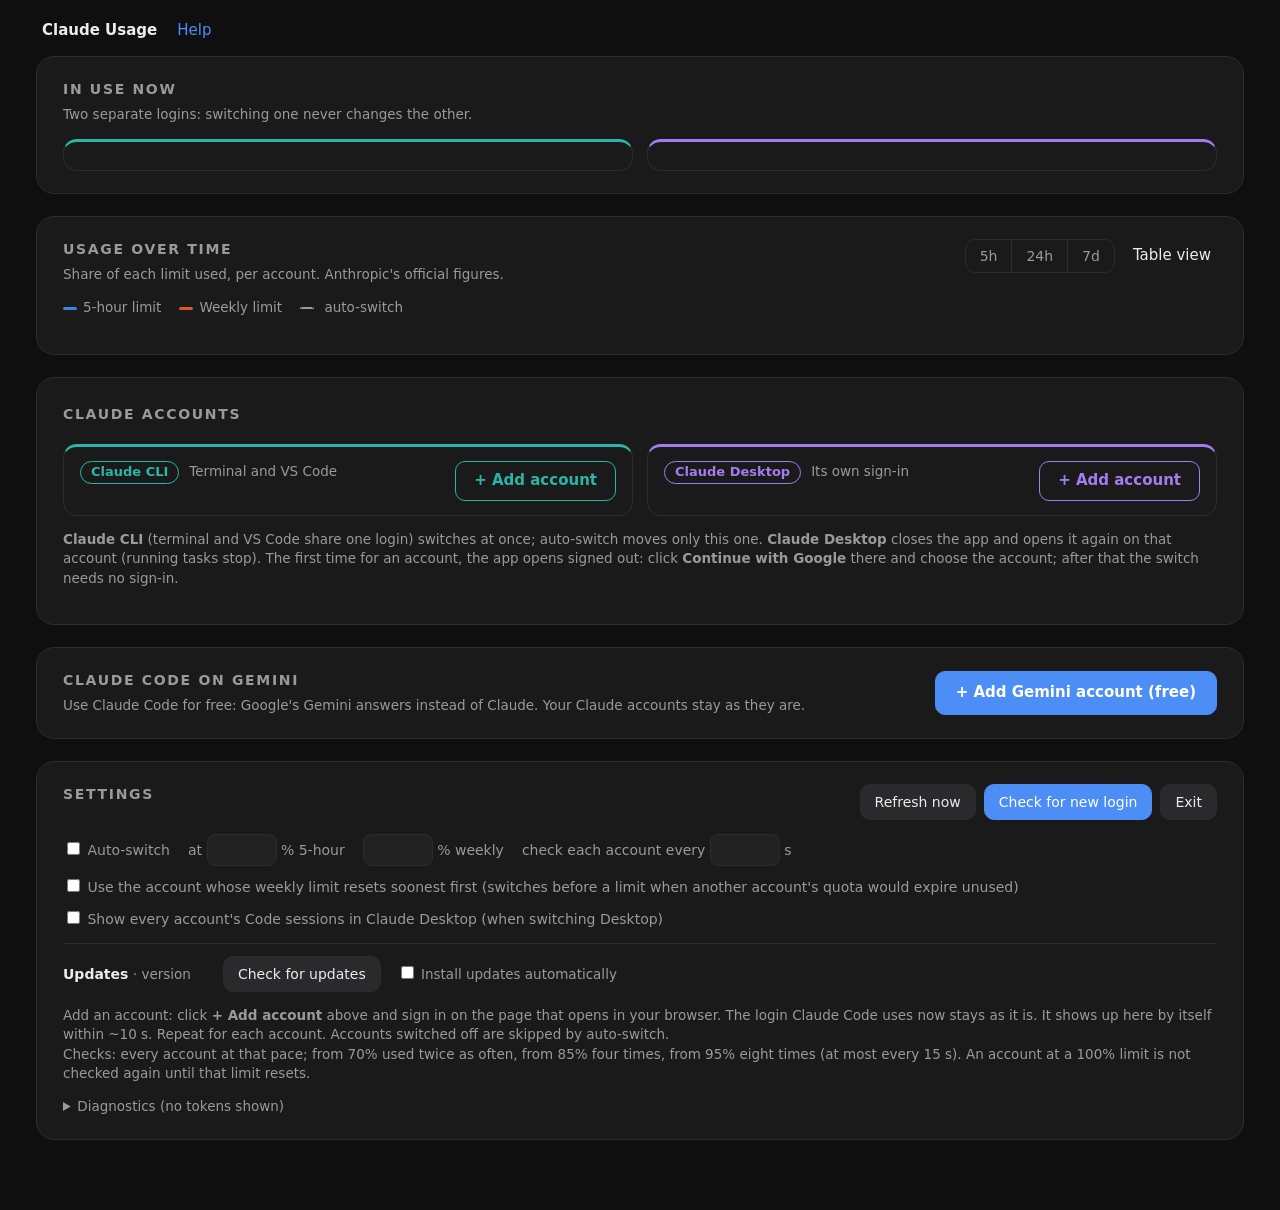
==== src/web/index.html @ b2227306 "Auto-switch: use the weekly quota that expires first (1.4.0) Earliest-deadline-first over the accoun" ====
<!doctype html>
<html lang="en">
<head>
<meta charset="utf-8">
<meta name="viewport" content="width=device-width, initial-scale=1">
<title>Claude Usage</title>
<link rel="stylesheet" href="style.css">
</head>
<body>
<main>
  <header class="topbar">
    <b>Claude Usage</b><span class="note" id="version"></span>
    <a href="help.html" target="_blank" rel="noopener">Help</a>
    <button class="btn upd-pill" id="updPill" hidden></button>
  </header>

  <section class="card">
    <h2>In use now</h2>
    <div class="sub note">Two separate logins: switching one never changes the other.</div>
    <div class="sides" id="sides">
      <div class="side code" id="sideCode"></div>
      <div class="side desk" id="sideDesk"></div>
    </div>
  </section>

  <section class="card">
    <div class="head">
      <div>
        <h2>Usage over time</h2>
        <div class="sub note" id="chartSub">Share of each limit used, per account. Anthropic's official figures.</div>
      </div>
      <div class="filters">
        <div class="seg" id="range">
          <button data-range="5">5h</button><button data-range="24">24h</button><button data-range="168">7d</button>
        </div>
        <button class="link" id="viewToggle">Table view</button>
      </div>
    </div>
    <div class="legend">
      <span><i style="background:var(--s-five)"></i>5-hour limit</span>
      <span><i style="background:var(--s-week)"></i>Weekly limit</span>
      <span><i class="dash"></i><b id="thLegend"></b> auto-switch</span>
    </div>
    <div id="chart" class="grid"></div>
  </section>

  <section class="card">
    <div class="head">
      <div>
        <h2 style="padding-top:4px">Claude accounts</h2>
        <div class="sub note" id="summary"></div>
      </div>
    </div>
    <div class="sides" id="accts">
      <div class="side code">
        <div class="side-head"><span class="tag code">Claude CLI</span><span class="note">Terminal and VS Code</span><button class="btn add" id="cliAdd">+ Add account</button></div>
        <div id="cliRows"></div>
      </div>
      <div class="side desk">
        <div class="side-head"><span class="tag desk">Claude Desktop</span><span class="note">Its own sign-in</span><button class="btn add" id="deskAdd">+ Add account</button></div>
        <div class="sub" id="desktopSub" style="display:none"></div>
        <div id="deskRows"></div>
      </div>
    </div>
    <p class="note"><b>Claude CLI</b> (terminal and VS Code share one login) switches at once; auto-switch moves only this one. <b>Claude Desktop</b> closes the app and opens it again on that account (running tasks stop). The first time for an account, the app opens signed out: click <b>Continue with Google</b> there and choose the account; after that the switch needs no sign-in.</p>
  </section>

  <section class="card gem" id="gemCard">
    <div class="head">
      <div>
        <h2>Claude Code on Gemini</h2>
        <div class="sub note">Use Claude Code for free: Google's Gemini answers instead of Claude. Your Claude accounts stay as they are.</div>
      </div>
      <button class="btn primary gem-add" id="gemAdd">+ Add Gemini account (free)</button>
    </div>
    <div id="gemBody"></div>
  </section>

  <dialog id="gemDlg" class="gem-dlg" aria-labelledby="gemTitle">
    <h3 id="gemTitle" tabindex="-1">Add a free Gemini account</h3>
    <p class="note">Google's page opened in a new tab. Not there? <a id="gemOpen" href="https://aistudio.google.com/app/apikey" target="_blank" rel="noopener">Open Google's page again</a></p>
    <p class="gem-privacy" role="note">With a free key, Google may read what you send through <code>cgemini</code>, your code too, and use it to improve its models. Do not use it for code that must stay private.</p>
    <ol class="steps">
      <li>Sign in with your Google account on the page that opened (and accept Google's terms if asked).
        <img class="shot" src="img/gem-1-signin.png" alt="Google's sign-in page: type your Gmail address, then press Next" width="680" height="390" loading="lazy">
      </li>
      <li>No code yet (the first time)? Press <b>Create API key</b>. If it says “No Cloud Projects Available”, choose <b>Create project</b>, press <b>Create project</b> again (keep the name), then <b>Create key</b>. Already see a code in the list? Then skip this step.
        <img class="shot" src="img/gem-2-create.png" alt="Google AI Studio, API Keys page: the Create API key button at the top right, ringed in red" width="900" height="400" loading="lazy">
        <img class="shot" src="img/gem-3-project.png" alt="Create a new key: in the project list, Create project, ringed in red" width="640" height="371" loading="lazy">
        <img class="shot" src="img/gem-4-newproject.png" alt="Create a new project: keep the name, press Create project, ringed in red" width="600" height="258" loading="lazy">
        <img class="shot" src="img/gem-5-createkey.png" alt="Create a new key, with the new project chosen: the Create key button, ringed in red" width="600" height="352" loading="lazy">
      </li>
      <li>Next to your access code, press the <b>Copy</b> button <span class="copy-ic" aria-hidden="true"></span> (two small squares).
        <img class="shot" src="img/gem-6-copy.png" alt="The list of codes: the Copy button, first of the small buttons at the end of the row, ringed in red" width="900" height="256" loading="lazy">
      </li>
      <li>That's it: this window picks it up by itself.</li>
    </ol>
    <p class="gem-watch" id="gemWatch" role="status" aria-live="polite"></p>
    <p class="note small">The access code is free, from Google. Google's page calls it an “API key”. The app checks it with Google, then keeps it on this computer only.</p>
    <details class="gem-paste" id="gemPaste"><summary>Or paste it here</summary>
      <label for="gemKey">Your access code</label>
      <div class="gem-key">
        <input type="password" id="gemKey" autocomplete="off" spellcheck="false" autocapitalize="off" placeholder="Paste your access code here" aria-describedby="gemErr gemBusy">
        <button type="button" class="btn" id="gemShow" aria-pressed="false" aria-controls="gemKey">Show</button>
        <button type="button" class="btn primary" id="gemDone">Done</button>
      </div>
      <p class="err" id="gemErr" role="alert"></p>
      <p class="note" id="gemBusy" role="status"></p>
    </details>
    <div class="dlg-btns">
      <button type="button" class="btn" id="gemCancel">Cancel</button>
    </div>
  </dialog>

  <section class="card">
    <div class="head">
      <h2>Settings</h2>
      <div style="display:flex;gap:8px">
        <button class="btn" id="refresh">Refresh now</button>
        <button class="btn primary" id="import">Check for new login</button>
        <button class="btn" id="exit" title="Stop the dashboard and take its icon out of the tray">Exit</button>
      </div>
    </div>
    <div class="settings" style="margin-top:14px">
      <label><input type="checkbox" id="autoSwitch"> Auto-switch</label>
      <label>at <input type="number" id="threshold" min="50" max="100"> % 5-hour</label>
      <label><input type="number" id="weekThreshold" min="50" max="100"> % weekly</label>
      <label>check each account every <input type="number" id="pollSeconds" min="30" step="30"> s</label>
    </div>
    <div class="settings" style="margin-top:10px">
      <label><input type="checkbox" id="useSoonestReset"> Use the account whose weekly limit resets soonest first (switches before a limit when another account's quota would expire unused)</label>
    </div>
    <div class="settings" style="margin-top:10px">
      <label><input type="checkbox" id="shareDesktopSessions"> Show every account's Code sessions in Claude Desktop (when switching Desktop)</label>
    </div>
    <div class="upd" id="updRow">
      <span><b>Updates</b> <span class="note">· version <span id="updVer"></span></span></span>
      <span class="note" id="updStatus"></span>
      <span class="upd-btns"><button class="btn" id="updCheck">Check for updates</button><button class="btn primary" id="updInstall" hidden></button></span>
      <label class="note"><input type="checkbox" id="autoUpdate"> Install updates automatically</label>
    </div>
    <div class="upd" id="logRow" hidden>
      <span><b>Usage log</b> <span class="note" id="logStatus"></span></span>
      <a class="btn" id="logExport" download hidden>Export</a>
    </div>
    <p class="note">Add an account: click <b>+ Add account</b> above and sign in on the page that opens in your browser. The login Claude Code uses now stays as it is. It shows up here by itself within ~10 s. Repeat for each account. Accounts switched off are skipped by auto-switch.<br>Checks: every account at that pace; from 70% used twice as often, from 85% four times, from 95% eight times (at most every 15 s). An account at a 100% limit is not checked again until that limit resets.</p>
    <ul class="events" id="events"></ul>
    <details style="margin-top:12px"><summary class="note" style="cursor:pointer">Diagnostics (no tokens shown)</summary><pre id="diag" class="note" style="white-space:pre-wrap;font-size:12.5px"></pre></details>
  </section>
</main>

<script src="js/base.js"></script>
<script src="js/rows.js"></script>
<script src="js/list_cli.js"></script>
<script src="js/list_desk.js"></script>
<script src="js/sides.js"></script>
<script src="js/chart.js"></script>
<script src="js/settings.js"></script>
<script src="js/update.js"></script>
<script src="js/usage_log.js"></script>
<script src="js/gemini.js"></script>
<script src="js/gemini_dialog.js"></script>
<script src="js/main.js"></script>
</body>
</html>
---- src/web/style.css ----
/* The dashboard page's look (served at /style.css).
   Parts: colour tokens (:root); page and cards (* body main .card .head h2 .sub);
   buttons (button.link .btn); svg text; table (table th td tr.active); account cell
   (.acct .email .meta .dot .pill); usage bars (.bar .track .fill .pct .left); .err;
   toggle (.switch); .row-actions .use .on .wait; settings (.settings .events .note code);
   .tableview .scroll; series colours (:root --s-five --s-week); range filter (.filters .seg);
   .legend; small multiples (.grid .mini .tip); the two logins (:root --code --desk,
   .sides .side .side-head .side-bars .side-switch .tag); account lists (.add .lrow .lacct);
   top bar and updates (.topbar .upd-pill .upd [hidden]); Claude Code on Gemini card and
   dialog (.gem-add .gem-ready .gem-warn .gem-adv .gem-ok .gem-dlg .steps .gem-key .dlg-btns .gem-watch
   .gem-pulse .gem-spin .copy-ic .gem-paste .note.small .shot .gem-privacy); help page (.help);
   narrow screens (@media). */
  :root {
    --bg: #0f0f10; --card: #1a1a1b; --row-active: #1d2229; --line: #2c2c2e; --grid: #2a2a2c;
    --text: #ececec; --muted: #9a9a9e; --dim: #6c6c70;
    --blue: #4c8df6; --green: #3fb34f; --amber: #f2b632; --red: #e5484d; --track: #24302a;
  }
  * { box-sizing: border-box; }
  body { margin: 0; background: var(--bg); color: var(--text); font: 15px/1.45 "Segoe UI", system-ui, -apple-system, sans-serif; }
  main { max-width: 1240px; margin: 0 auto; padding: 20px 16px 48px; }
  .card { background: var(--card); border: 1px solid var(--line); border-radius: 18px; padding: 22px 26px; margin-bottom: 22px; }
  .head { display: flex; justify-content: space-between; align-items: flex-start; gap: 16px; flex-wrap: wrap; }
  h2 { margin: 0; font-size: 14px; letter-spacing: .12em; font-weight: 600; color: var(--muted); text-transform: uppercase; }
  .sub { color: var(--text); margin-top: 6px; }
  button.link { background: none; border: 0; color: var(--text); cursor: pointer; font: inherit; padding: 4px 6px; }
  button.link:hover { text-decoration: underline; }
  .btn { background: #2a2a2d; border: 1px solid var(--line); color: var(--text); border-radius: 10px; padding: 7px 14px; cursor: pointer; font: inherit; font-size: 14px; }
  .btn:hover { background: #333337; }
  .btn.primary { background: var(--blue); border-color: var(--blue); color: #fff; }
  svg text { fill: var(--muted); font-size: 12px; }
  table { width: 100%; border-collapse: collapse; }
  th { text-align: left; font-size: 13px; letter-spacing: .1em; color: var(--muted); font-weight: 600; padding: 14px 12px; border-bottom: 1px solid var(--line); }
  td { padding: 16px 12px; border-bottom: 1px solid var(--line); vertical-align: middle; }
  tr.active td { background: var(--row-active); }
  .acct { display: flex; gap: 14px; align-items: center; }
  .email { font-weight: 600; word-break: break-all; }
  .meta { color: var(--muted); font-size: 13.5px; }
  .dot { display: inline-block; width: 8px; height: 8px; border-radius: 50%; background: var(--green); margin-right: 6px; vertical-align: middle; }
  .pill { display: inline-flex; gap: 8px; align-items: center; border: 1px solid var(--line); border-radius: 999px; padding: 6px 14px; font-weight: 600; white-space: nowrap; }
  .bar { display: flex; align-items: center; gap: 12px; }
  .track { flex: 1; min-width: 90px; height: 10px; border-radius: 6px; background: var(--track); overflow: hidden; }
  .fill { height: 100%; border-radius: 6px; }
  .pct { width: 44px; text-align: right; font-variant-numeric: tabular-nums; }
  .left { font-size: 13.5px; margin-top: 4px; color: var(--muted); }
  .left b { color: var(--text); }
  .err { color: var(--red); font-size: 13px; }
  .switch { position: relative; width: 46px; height: 26px; flex: none; }
  .switch input { opacity: 0; width: 0; height: 0; }
  .switch span { position: absolute; inset: 0; background: #444; border-radius: 26px; cursor: pointer; transition: .2s; }
  .switch span::before { content: ""; position: absolute; width: 20px; height: 20px; left: 3px; top: 3px; background: #fff; border-radius: 50%; transition: .2s; }
  .switch input:checked + span { background: var(--blue); }
  .switch input:checked + span::before { transform: translateX(20px); }
  .row-actions { display: flex; gap: 6px; margin-top: 6px; }
  .row-actions .btn { padding: 3px 10px; font-size: 12.5px; }
  .use { display: flex; flex-direction: column; gap: 6px; min-width: 170px; }
  .use .btn { padding: 5px 10px; font-size: 13px; text-align: left; }
  .on { color: var(--green); font-size: 13.5px; font-weight: 600; padding: 5px 0; }
  .wait { background: #2b2614; border: 1px solid #5c4d1a; border-radius: 10px; padding: 10px 14px; margin-top: 12px; }
  .settings { display: flex; gap: 18px; flex-wrap: wrap; align-items: center; color: var(--muted); font-size: 14px; }
  .settings input[type=number] { width: 70px; background: #222; color: var(--text); border: 1px solid var(--line); border-radius: 8px; padding: 5px 8px; font: inherit; }
  .events { color: var(--muted); font-size: 13.5px; margin: 10px 0 0; padding-left: 18px; }
  .note { color: var(--muted); font-size: 13.5px; }
  code { background: #262628; padding: 1px 6px; border-radius: 6px; }
  .tableview td, .tableview th { padding: 6px 10px; font-size: 14px; }
  .scroll { overflow-x: auto; }
  :root { --s-five: #3987e5; --s-week: #d95926; }
  .filters { display: flex; gap: 12px; align-items: center; }
  .seg { display: inline-flex; border: 1px solid var(--line); border-radius: 10px; overflow: hidden; }
  .seg button { background: none; border: 0; color: var(--muted); padding: 6px 14px; font: inherit; font-size: 14px; cursor: pointer; }
  .seg button + button { border-left: 1px solid var(--line); }
  .seg button.on { background: #2a2a2d; color: var(--text); }
  .legend { display: flex; gap: 18px; flex-wrap: wrap; margin-top: 14px; color: var(--muted); font-size: 13.5px; }
  .legend i { display: inline-block; width: 14px; height: 3px; border-radius: 2px; vertical-align: middle; margin-right: 6px; }
  .legend i.dash { background: none; border-top: 2px dashed var(--muted); height: 0; }
  .legend b { font-weight: 400; }
  .grid { display: grid; grid-template-columns: repeat(auto-fill, minmax(340px, 1fr)); gap: 14px; margin-top: 14px; }
  .mini { border: 1px solid var(--line); border-radius: 14px; padding: 12px 14px 8px; position: relative; }
  .mini.inuse { border-color: #3a4a5e; background: var(--row-active); }
  .mini h3 { margin: 0; font-size: 14.5px; font-weight: 600; word-break: break-all; }
  .mini .meta { font-size: 12.5px; }
  .mini svg { display: block; width: 100%; margin-top: 6px; }
  .mini svg text { font-size: 11px; }
  .tip { position: absolute; pointer-events: none; background: #0d0d0e; border: 1px solid var(--line); border-radius: 8px; padding: 6px 9px; font-size: 12.5px; white-space: nowrap; display: none; z-index: 2; }
  .tip i { display: inline-block; width: 10px; height: 3px; border-radius: 2px; vertical-align: middle; margin-right: 5px; }
  /* The two separate logins: Claude CLI (terminal + VS Code) and Claude Desktop. */
  :root { --code: #2bb5a8; --desk: #a37cf0; }
  .sides { display: grid; grid-template-columns: 1fr 1fr; gap: 14px; margin-top: 14px; }
  .side { border: 1px solid var(--line); border-radius: 14px; padding: 14px 16px; border-top: 3px solid var(--c); }
  .side.code { --c: var(--code); } .side.desk { --c: var(--desk); }
  .side-head { display: flex; gap: 10px; align-items: baseline; flex-wrap: wrap; }
  .side-bars { display: grid; grid-template-columns: 1fr 1fr; gap: 14px; margin-top: 10px; }
  .side-switch { display: flex; gap: 8px; margin-top: 12px; }
  .side-switch select { flex: 1; min-width: 0; background: #222; color: var(--text); border: 1px solid var(--line); border-radius: 8px; padding: 6px 8px; font: inherit; font-size: 14px; }
  .tag { display: inline-block; border: 1px solid var(--c); color: var(--c); border-radius: 999px; padding: 1px 10px; font-size: 13px; font-weight: 600; white-space: nowrap; }
  .tag.code { --c: var(--code); } .tag.desk { --c: var(--desk); }
  .tag.sm { font-size: 11.5px; padding: 0 8px; margin-right: 4px; }
  /* The two account lists (Claude accounts section): one .lrow per account. */
  .side-head .add { margin-left: auto; align-self: center; padding: 8px 18px; font-size: 15px; font-weight: 600; background: transparent; border: 1.5px solid var(--c); color: var(--c); }
  .side-head .add:hover:not(:disabled) { background: var(--c); color: #111; }
  .scoped { display: inline-block; margin-top: 6px; padding: 2px 8px; border: 1px solid var(--c); border-radius: 999px; font-size: 12.5px; color: var(--muted); }
  .scoped b { color: var(--c); font-weight: 600; }
  .side-head .add:disabled { opacity: .45; cursor: default; }
  .lrow { display: grid; grid-template-columns: 1fr auto; gap: 6px 12px; padding: 12px 10px; margin: 0 -10px; border-top: 1px solid var(--line); }
  .side-head + .lrow, .side-head + div .lrow:first-child, .sub + div .lrow:first-child { margin-top: 8px; }
  .lrow.inuse { background: var(--row-active); border-radius: 10px; }
  .lrow.muted { opacity: .7; }
  .lrow .side-bars { grid-column: 1 / -1; margin-top: 4px; }
  .lacct { display: flex; gap: 12px; align-items: flex-start; min-width: 0; }
  .lrow .use { min-width: 0; align-items: flex-end; }
  /* Top bar (name, version, Help, "Update to X") and the Settings card's "Updates" row. */
  [hidden] { display: none !important; }
  .topbar { display: flex; align-items: center; gap: 4px 10px; flex-wrap: wrap; margin: 0 6px 14px; }
  .topbar a, .help a { color: var(--blue); text-decoration: none; }
  .topbar a:hover, .help a:hover { text-decoration: underline; }
  .upd-pill { margin-left: auto; border-radius: 999px; padding: 3px 12px; font-size: 13px; font-weight: 600; background: transparent; border: 1.5px solid var(--green); color: var(--green); }
  .upd-pill:hover { background: var(--green); color: #111; }
  .upd { display: flex; flex-wrap: wrap; align-items: center; gap: 8px 16px; margin-top: 14px; padding-top: 12px; border-top: 1px solid var(--line); font-size: 14px; }
  .upd a { color: var(--blue); }
  .upd a.btn { color: var(--text); text-decoration: none; }
  .upd-btns { display: flex; gap: 8px; flex-wrap: wrap; }
  .upd .btn:disabled { opacity: .5; cursor: default; }
  /* Claude Code on Gemini: the card (gemini.js) and its three-step dialog. */
  .gem-add { padding: 10px 20px; font-size: 15px; font-weight: 600; align-self: center; }
  .gem-add:hover { filter: brightness(1.1); }
  .gem-ready { margin-top: 14px; }
  .gem-ready p { margin: 8px 0; }
  .gem-ready .gem-warn { color: var(--amber); }   /* a model not known to be free */
  .gem-ready select { background: #222; color: var(--text); border: 1px solid var(--line); border-radius: 8px; padding: 5px 8px; font: inherit; font-size: 14px; max-width: 100%; }
  .gem-model { display: flex; flex-wrap: wrap; align-items: center; gap: 6px 8px; color: var(--muted); font-size: 14px; min-width: 0; }
  .gem-adv { margin: 10px 0 12px; color: var(--muted); font-size: 14px; }
  .gem-adv summary { cursor: pointer; }
  .gem-adv[open] summary { margin-bottom: 8px; }
  .gem-adv .note { display: block; margin-top: 6px; }
  .gem-adv p { display: flex; flex-wrap: wrap; align-items: center; gap: 8px; }
  .gem-ok { background: #16261a; border: 1px solid #2c5a35; border-radius: 10px; padding: 10px 14px; margin: 14px 0 0; }
  .gem-dlg { width: min(640px, calc(100vw - 32px)); max-height: calc(100vh - 32px); overflow-y: auto; background: var(--card); color: var(--text); border: 1px solid var(--line); border-radius: 18px; padding: 20px 22px; }
  .gem-dlg::backdrop { background: rgba(0, 0, 0, .6); }
  .gem-dlg h3 { margin: 0 0 6px; font-size: 18px; }
  .gem-dlg a { color: var(--blue); }
  .gem-dlg label { display: block; font-weight: 600; margin-top: 4px; }
  .steps { margin: 12px 0 14px; padding-left: 22px; }
  .steps li { margin: 6px 0; }
  .gem-key { display: flex; gap: 8px; margin-top: 6px; }
  .gem-key input { flex: 1; min-width: 0; background: #222; color: var(--text); border: 1px solid var(--line); border-radius: 8px; padding: 8px 10px; font: inherit; font-family: Consolas, ui-monospace, monospace; }
  .gem-key input:focus, .gem-ready select:focus { outline: 2px solid var(--blue); outline-offset: 1px; }
  .gem-dlg .err:empty, .gem-dlg #gemBusy:empty { display: none; }
  .dlg-btns { display: flex; justify-content: flex-end; gap: 8px; margin-top: 14px; }
  .dlg-btns .btn:disabled { opacity: .6; cursor: default; }
  .gem-key .btn:disabled { opacity: .6; cursor: default; }
  /* The live line under the steps (gemini_dialog.js) and the "Or paste it here" part. */
  .gem-watch { min-height: 22px; margin: 0 0 12px; font-weight: 600; }
  .gem-watch:empty { display: none; }
  .gem-pulse, .gem-spin { display: inline-block; vertical-align: -1px; margin-right: 10px; }
  .gem-pulse { width: 10px; height: 10px; border-radius: 50%; background: var(--blue); animation: gem-pulse 1.4s ease-in-out infinite; }
  .gem-spin { width: 14px; height: 14px; border-radius: 50%; border: 2px solid var(--line); border-top-color: var(--blue); vertical-align: -2px; animation: gem-spin .8s linear infinite; }
  @keyframes gem-pulse { 0%, 100% { opacity: .25; transform: scale(.8); } 50% { opacity: 1; transform: scale(1.15); } }
  @keyframes gem-spin { to { transform: rotate(360deg); } }
  @media (prefers-reduced-motion: reduce) { .gem-pulse, .gem-spin { animation: none; } }
  .copy-ic { display: inline-block; position: relative; width: 16px; height: 16px; vertical-align: -3px; }
  .copy-ic::before, .copy-ic::after { content: ""; position: absolute; width: 9px; height: 9px; border: 1.5px solid currentColor; border-radius: 2px; }
  .copy-ic::before { left: 1px; top: 4px; }
  .copy-ic::after { left: 5px; top: 0; background: var(--card); }
  .gem-paste { border-top: 1px solid var(--line); padding-top: 10px; }
  .gem-paste summary { cursor: pointer; color: var(--muted); }
  .note.small { font-size: 12.5px; }
  .gem-privacy { background: #2a2312; border: 1px solid #5c4a1c; border-radius: 10px; padding: 8px 12px; margin: 10px 0 4px; font-size: 13.5px; }
  /* Step pictures (real screenshots), in the dialog and in help. */
  .shot { display: block; max-width: 100%; height: auto; margin: 8px 0 4px; border: 1px solid var(--line); border-radius: 8px; }
  /* help.html: one <details> per question. */
  .help { max-width: 760px; }
  .help h1 { margin: 6px 0 4px; font-size: 22px; }
  .help details { border-top: 1px solid var(--line); padding: 12px 0; }
  .help summary { cursor: pointer; font-weight: 600; }
  .help details p { margin: 8px 0 0; }
  @media (max-width: 760px) {
    .sides, .side-bars { grid-template-columns: 1fr; }
    .card { padding: 16px; }
    thead { display: none; }
    tr { display: block; border-bottom: 1px solid var(--line); }
    td { display: block; border: 0; padding: 8px 4px; }
  }
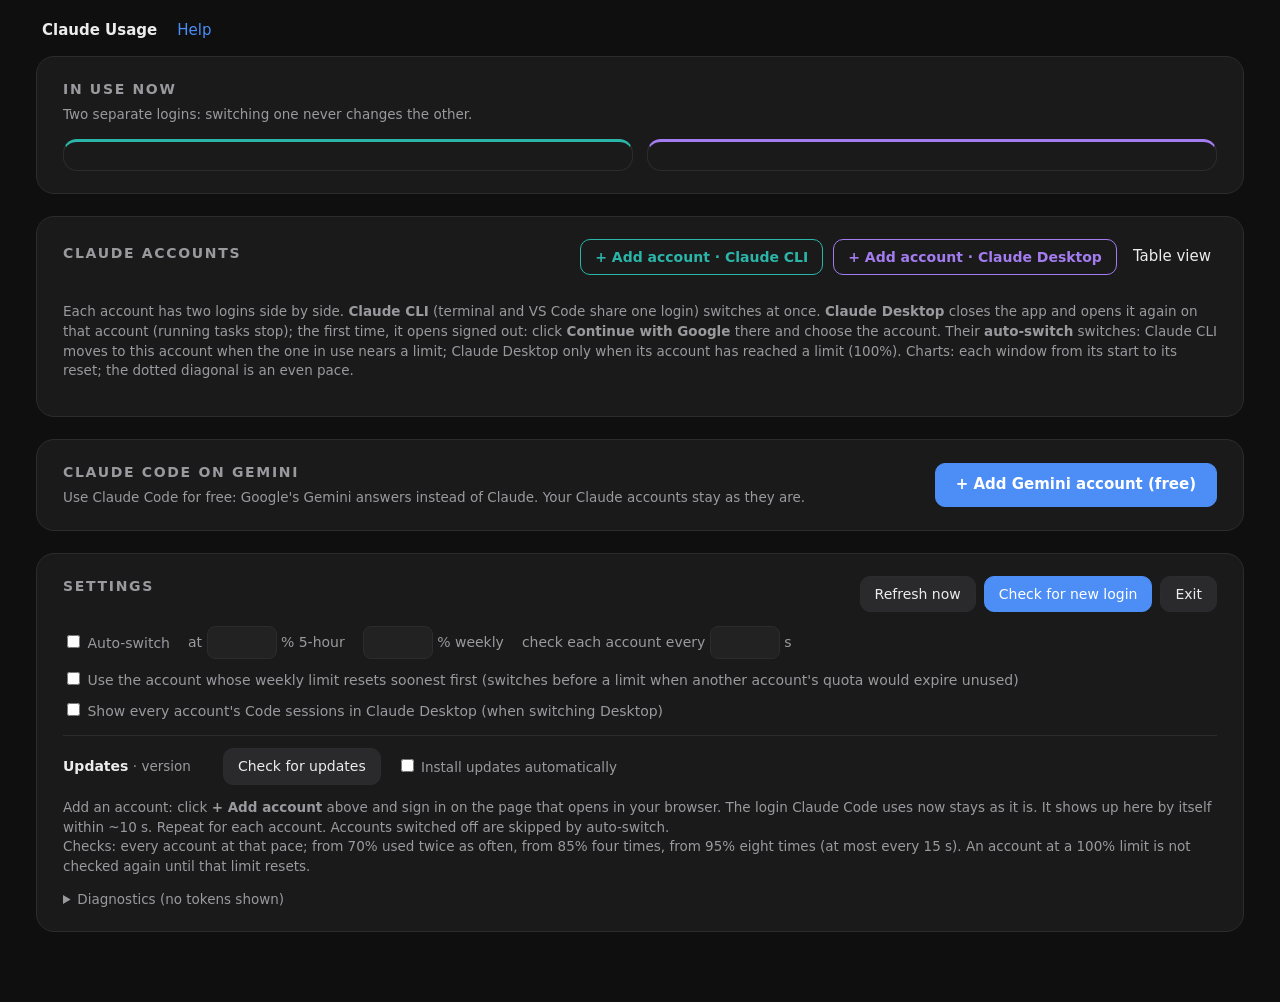
==== commit 6df7b5f4: "Dashboard: one card per account, with its 5-hour and weekly charts The "Usage over time" section and" ====
--- a/src/web/index.html
+++ b/src/web/index.html
@@ -1,165 +1,139 @@
-<!doctype html>
-<html lang="en">
-<head>
-<meta charset="utf-8">
-<meta name="viewport" content="width=device-width, initial-scale=1">
-<title>Claude Usage</title>
-<link rel="stylesheet" href="style.css">
-</head>
-<body>
-<main>
-  <header class="topbar">
-    <b>Claude Usage</b><span class="note" id="version"></span>
-    <a href="help.html" target="_blank" rel="noopener">Help</a>
-    <button class="btn upd-pill" id="updPill" hidden></button>
-  </header>
-
-  <section class="card">
-    <h2>In use now</h2>
-    <div class="sub note">Two separate logins: switching one never changes the other.</div>
-    <div class="sides" id="sides">
-      <div class="side code" id="sideCode"></div>
-      <div class="side desk" id="sideDesk"></div>
-    </div>
-  </section>
-
-  <section class="card">
-    <div class="head">
-      <div>
-        <h2>Usage over time</h2>
-        <div class="sub note" id="chartSub">Share of each limit used, per account. Anthropic's official figures.</div>
-      </div>
-      <div class="filters">
-        <div class="seg" id="range">
-          <button data-range="5">5h</button><button data-range="24">24h</button><button data-range="168">7d</button>
-        </div>
-        <button class="link" id="viewToggle">Table view</button>
-      </div>
-    </div>
-    <div class="legend">
-      <span><i style="background:var(--s-five)"></i>5-hour limit</span>
-      <span><i style="background:var(--s-week)"></i>Weekly limit</span>
-      <span><i class="dash"></i><b id="thLegend"></b> auto-switch</span>
-    </div>
-    <div id="chart" class="grid"></div>
-  </section>
-
-  <section class="card">
-    <div class="head">
-      <div>
-        <h2 style="padding-top:4px">Claude accounts</h2>
-        <div class="sub note" id="summary"></div>
-      </div>
-    </div>
-    <div class="sides" id="accts">
-      <div class="side code">
-        <div class="side-head"><span class="tag code">Claude CLI</span><span class="note">Terminal and VS Code</span><button class="btn add" id="cliAdd">+ Add account</button></div>
-        <div id="cliRows"></div>
-      </div>
-      <div class="side desk">
-        <div class="side-head"><span class="tag desk">Claude Desktop</span><span class="note">Its own sign-in</span><button class="btn add" id="deskAdd">+ Add account</button></div>
-        <div class="sub" id="desktopSub" style="display:none"></div>
-        <div id="deskRows"></div>
-      </div>
-    </div>
-    <p class="note"><b>Claude CLI</b> (terminal and VS Code share one login) switches at once; auto-switch moves only this one. <b>Claude Desktop</b> closes the app and opens it again on that account (running tasks stop). The first time for an account, the app opens signed out: click <b>Continue with Google</b> there and choose the account; after that the switch needs no sign-in.</p>
-  </section>
-
-  <section class="card gem" id="gemCard">
-    <div class="head">
-      <div>
-        <h2>Claude Code on Gemini</h2>
-        <div class="sub note">Use Claude Code for free: Google's Gemini answers instead of Claude. Your Claude accounts stay as they are.</div>
-      </div>
-      <button class="btn primary gem-add" id="gemAdd">+ Add Gemini account (free)</button>
-    </div>
-    <div id="gemBody"></div>
-  </section>
-
-  <dialog id="gemDlg" class="gem-dlg" aria-labelledby="gemTitle">
-    <h3 id="gemTitle" tabindex="-1">Add a free Gemini account</h3>
-    <p class="note">Google's page opened in a new tab. Not there? <a id="gemOpen" href="https://aistudio.google.com/app/apikey" target="_blank" rel="noopener">Open Google's page again</a></p>
-    <p class="gem-privacy" role="note">With a free key, Google may read what you send through <code>cgemini</code>, your code too, and use it to improve its models. Do not use it for code that must stay private.</p>
-    <ol class="steps">
-      <li>Sign in with your Google account on the page that opened (and accept Google's terms if asked).
-        <img class="shot" src="img/gem-1-signin.png" alt="Google's sign-in page: type your Gmail address, then press Next" width="680" height="390" loading="lazy">
-      </li>
-      <li>No code yet (the first time)? Press <b>Create API key</b>. If it says “No Cloud Projects Available”, choose <b>Create project</b>, press <b>Create project</b> again (keep the name), then <b>Create key</b>. Already see a code in the list? Then skip this step.
-        <img class="shot" src="img/gem-2-create.png" alt="Google AI Studio, API Keys page: the Create API key button at the top right, ringed in red" width="900" height="400" loading="lazy">
-        <img class="shot" src="img/gem-3-project.png" alt="Create a new key: in the project list, Create project, ringed in red" width="640" height="371" loading="lazy">
-        <img class="shot" src="img/gem-4-newproject.png" alt="Create a new project: keep the name, press Create project, ringed in red" width="600" height="258" loading="lazy">
-        <img class="shot" src="img/gem-5-createkey.png" alt="Create a new key, with the new project chosen: the Create key button, ringed in red" width="600" height="352" loading="lazy">
-      </li>
-      <li>Next to your access code, press the <b>Copy</b> button <span class="copy-ic" aria-hidden="true"></span> (two small squares).
-        <img class="shot" src="img/gem-6-copy.png" alt="The list of codes: the Copy button, first of the small buttons at the end of the row, ringed in red" width="900" height="256" loading="lazy">
-      </li>
-      <li>That's it: this window picks it up by itself.</li>
-    </ol>
-    <p class="gem-watch" id="gemWatch" role="status" aria-live="polite"></p>
-    <p class="note small">The access code is free, from Google. Google's page calls it an “API key”. The app checks it with Google, then keeps it on this computer only.</p>
-    <details class="gem-paste" id="gemPaste"><summary>Or paste it here</summary>
-      <label for="gemKey">Your access code</label>
-      <div class="gem-key">
-        <input type="password" id="gemKey" autocomplete="off" spellcheck="false" autocapitalize="off" placeholder="Paste your access code here" aria-describedby="gemErr gemBusy">
-        <button type="button" class="btn" id="gemShow" aria-pressed="false" aria-controls="gemKey">Show</button>
-        <button type="button" class="btn primary" id="gemDone">Done</button>
-      </div>
-      <p class="err" id="gemErr" role="alert"></p>
-      <p class="note" id="gemBusy" role="status"></p>
-    </details>
-    <div class="dlg-btns">
-      <button type="button" class="btn" id="gemCancel">Cancel</button>
-    </div>
-  </dialog>
-
-  <section class="card">
-    <div class="head">
-      <h2>Settings</h2>
-      <div style="display:flex;gap:8px">
-        <button class="btn" id="refresh">Refresh now</button>
-        <button class="btn primary" id="import">Check for new login</button>
-        <button class="btn" id="exit" title="Stop the dashboard and take its icon out of the tray">Exit</button>
-      </div>
-    </div>
-    <div class="settings" style="margin-top:14px">
-      <label><input type="checkbox" id="autoSwitch"> Auto-switch</label>
-      <label>at <input type="number" id="threshold" min="50" max="100"> % 5-hour</label>
-      <label><input type="number" id="weekThreshold" min="50" max="100"> % weekly</label>
-      <label>check each account every <input type="number" id="pollSeconds" min="30" step="30"> s</label>
-    </div>
-    <div class="settings" style="margin-top:10px">
-      <label><input type="checkbox" id="useSoonestReset"> Use the account whose weekly limit resets soonest first (switches before a limit when another account's quota would expire unused)</label>
-    </div>
-    <div class="settings" style="margin-top:10px">
-      <label><input type="checkbox" id="shareDesktopSessions"> Show every account's Code sessions in Claude Desktop (when switching Desktop)</label>
-    </div>
-    <div class="upd" id="updRow">
-      <span><b>Updates</b> <span class="note">· version <span id="updVer"></span></span></span>
-      <span class="note" id="updStatus"></span>
-      <span class="upd-btns"><button class="btn" id="updCheck">Check for updates</button><button class="btn primary" id="updInstall" hidden></button></span>
-      <label class="note"><input type="checkbox" id="autoUpdate"> Install updates automatically</label>
-    </div>
-    <div class="upd" id="logRow" hidden>
-      <span><b>Usage log</b> <span class="note" id="logStatus"></span></span>
-      <a class="btn" id="logExport" download hidden>Export</a>
-    </div>
-    <p class="note">Add an account: click <b>+ Add account</b> above and sign in on the page that opens in your browser. The login Claude Code uses now stays as it is. It shows up here by itself within ~10 s. Repeat for each account. Accounts switched off are skipped by auto-switch.<br>Checks: every account at that pace; from 70% used twice as often, from 85% four times, from 95% eight times (at most every 15 s). An account at a 100% limit is not checked again until that limit resets.</p>
-    <ul class="events" id="events"></ul>
-    <details style="margin-top:12px"><summary class="note" style="cursor:pointer">Diagnostics (no tokens shown)</summary><pre id="diag" class="note" style="white-space:pre-wrap;font-size:12.5px"></pre></details>
-  </section>
-</main>
-
-<script src="js/base.js"></script>
-<script src="js/rows.js"></script>
-<script src="js/list_cli.js"></script>
-<script src="js/list_desk.js"></script>
-<script src="js/sides.js"></script>
-<script src="js/chart.js"></script>
-<script src="js/settings.js"></script>
-<script src="js/update.js"></script>
-<script src="js/usage_log.js"></script>
-<script src="js/gemini.js"></script>
-<script src="js/gemini_dialog.js"></script>
-<script src="js/main.js"></script>
-</body>
-</html>
+<!doctype html>
+<html lang="en">
+<head>
+<meta charset="utf-8">
+<meta name="viewport" content="width=device-width, initial-scale=1">
+<title>Claude Usage</title>
+<link rel="stylesheet" href="style.css">
+</head>
+<body>
+<main>
+  <header class="topbar">
+    <b>Claude Usage</b><span class="note" id="version"></span>
+    <a href="help.html" target="_blank" rel="noopener">Help</a>
+    <button class="btn upd-pill" id="updPill" hidden></button>
+  </header>
+
+  <section class="card">
+    <h2>In use now</h2>
+    <div class="sub note">Two separate logins: switching one never changes the other.</div>
+    <div class="sides" id="sides">
+      <div class="side code" id="sideCode"></div>
+      <div class="side desk" id="sideDesk"></div>
+    </div>
+  </section>
+
+  <section class="card" id="accts">
+    <div class="head">
+      <div>
+        <h2 style="padding-top:4px">Claude accounts</h2>
+        <div class="sub note" id="summary"></div>
+      </div>
+      <div class="filters">
+        <button class="btn add code" id="cliAdd">+ Add account · Claude CLI</button>
+        <button class="btn add desk" id="deskAdd">+ Add account · Claude Desktop</button>
+        <button class="link" id="viewToggle">Table view</button>
+      </div>
+    </div>
+    <div class="sub" id="desktopSub" style="display:none"></div>
+    <div id="cards"></div>
+    <p class="note">Each account has two logins side by side. <b>Claude CLI</b> (terminal and VS Code share one login) switches at once. <b>Claude Desktop</b> closes the app and opens it again on that account (running tasks stop); the first time, it opens signed out: click <b>Continue with Google</b> there and choose the account. Their <b>auto-switch</b> switches: Claude CLI moves to this account when the one in use nears a limit; Claude Desktop only when its account has reached a limit (100%). Charts: each window from its start to its reset; the dotted diagonal is an even pace.</p>
+  </section>
+
+  <section class="card gem" id="gemCard">
+    <div class="head">
+      <div>
+        <h2>Claude Code on Gemini</h2>
+        <div class="sub note">Use Claude Code for free: Google's Gemini answers instead of Claude. Your Claude accounts stay as they are.</div>
+      </div>
+      <button class="btn primary gem-add" id="gemAdd">+ Add Gemini account (free)</button>
+    </div>
+    <div id="gemBody"></div>
+  </section>
+
+  <dialog id="gemDlg" class="gem-dlg" aria-labelledby="gemTitle">
+    <h3 id="gemTitle" tabindex="-1">Add a free Gemini account</h3>
+    <p class="note">Google's page opened in a new tab. Not there? <a id="gemOpen" href="https://aistudio.google.com/app/apikey" target="_blank" rel="noopener">Open Google's page again</a></p>
+    <p class="gem-privacy" role="note">With a free key, Google may read what you send through <code>cgemini</code>, your code too, and use it to improve its models. Do not use it for code that must stay private.</p>
+    <ol class="steps">
+      <li>Sign in with your Google account on the page that opened (and accept Google's terms if asked).
+        <img class="shot" src="img/gem-1-signin.png" alt="Google's sign-in page: type your Gmail address, then press Next" width="680" height="390" loading="lazy">
+      </li>
+      <li>No code yet (the first time)? Press <b>Create API key</b>. If it says “No Cloud Projects Available”, choose <b>Create project</b>, press <b>Create project</b> again (keep the name), then <b>Create key</b>. Already see a code in the list? Then skip this step.
+        <img class="shot" src="img/gem-2-create.png" alt="Google AI Studio, API Keys page: the Create API key button at the top right, ringed in red" width="900" height="400" loading="lazy">
+        <img class="shot" src="img/gem-3-project.png" alt="Create a new key: in the project list, Create project, ringed in red" width="640" height="371" loading="lazy">
+        <img class="shot" src="img/gem-4-newproject.png" alt="Create a new project: keep the name, press Create project, ringed in red" width="600" height="258" loading="lazy">
+        <img class="shot" src="img/gem-5-createkey.png" alt="Create a new key, with the new project chosen: the Create key button, ringed in red" width="600" height="352" loading="lazy">
+      </li>
+      <li>Next to your access code, press the <b>Copy</b> button <span class="copy-ic" aria-hidden="true"></span> (two small squares).
+        <img class="shot" src="img/gem-6-copy.png" alt="The list of codes: the Copy button, first of the small buttons at the end of the row, ringed in red" width="900" height="256" loading="lazy">
+      </li>
+      <li>That's it: this window picks it up by itself.</li>
+    </ol>
+    <p class="gem-watch" id="gemWatch" role="status" aria-live="polite"></p>
+    <p class="note small">The access code is free, from Google. Google's page calls it an “API key”. The app checks it with Google, then keeps it on this computer only.</p>
+    <details class="gem-paste" id="gemPaste"><summary>Or paste it here</summary>
+      <label for="gemKey">Your access code</label>
+      <div class="gem-key">
+        <input type="password" id="gemKey" autocomplete="off" spellcheck="false" autocapitalize="off" placeholder="Paste your access code here" aria-describedby="gemErr gemBusy">
+        <button type="button" class="btn" id="gemShow" aria-pressed="false" aria-controls="gemKey">Show</button>
+        <button type="button" class="btn primary" id="gemDone">Done</button>
+      </div>
+      <p class="err" id="gemErr" role="alert"></p>
+      <p class="note" id="gemBusy" role="status"></p>
+    </details>
+    <div class="dlg-btns">
+      <button type="button" class="btn" id="gemCancel">Cancel</button>
+    </div>
+  </dialog>
+
+  <section class="card">
+    <div class="head">
+      <h2>Settings</h2>
+      <div style="display:flex;gap:8px">
+        <button class="btn" id="refresh">Refresh now</button>
+        <button class="btn primary" id="import">Check for new login</button>
+        <button class="btn" id="exit" title="Stop the dashboard and take its icon out of the tray">Exit</button>
+      </div>
+    </div>
+    <div class="settings" style="margin-top:14px">
+      <label><input type="checkbox" id="autoSwitch"> Auto-switch</label>
+      <label>at <input type="number" id="threshold" min="50" max="100"> % 5-hour</label>
+      <label><input type="number" id="weekThreshold" min="50" max="100"> % weekly</label>
+      <label>check each account every <input type="number" id="pollSeconds" min="30" step="30"> s</label>
+    </div>
+    <div class="settings" style="margin-top:10px">
+      <label><input type="checkbox" id="useSoonestReset"> Use the account whose weekly limit resets soonest first (switches before a limit when another account's quota would expire unused)</label>
+    </div>
+    <div class="settings" style="margin-top:10px">
+      <label><input type="checkbox" id="shareDesktopSessions"> Show every account's Code sessions in Claude Desktop (when switching Desktop)</label>
+    </div>
+    <div class="upd" id="updRow">
+      <span><b>Updates</b> <span class="note">· version <span id="updVer"></span></span></span>
+      <span class="note" id="updStatus"></span>
+      <span class="upd-btns"><button class="btn" id="updCheck">Check for updates</button><button class="btn primary" id="updInstall" hidden></button></span>
+      <label class="note"><input type="checkbox" id="autoUpdate"> Install updates automatically</label>
+    </div>
+    <div class="upd" id="logRow" hidden>
+      <span><b>Usage log</b> <span class="note" id="logStatus"></span></span>
+      <a class="btn" id="logExport" download hidden>Export</a>
+    </div>
+    <p class="note">Add an account: click <b>+ Add account</b> above and sign in on the page that opens in your browser. The login Claude Code uses now stays as it is. It shows up here by itself within ~10 s. Repeat for each account. Accounts switched off are skipped by auto-switch.<br>Checks: every account at that pace; from 70% used twice as often, from 85% four times, from 95% eight times (at most every 15 s). An account at a 100% limit is not checked again until that limit resets.</p>
+    <ul class="events" id="events"></ul>
+    <details style="margin-top:12px"><summary class="note" style="cursor:pointer">Diagnostics (no tokens shown)</summary><pre id="diag" class="note" style="white-space:pre-wrap;font-size:12.5px"></pre></details>
+  </section>
+</main>
+
+<script src="js/base.js"></script>
+<script src="js/rows.js"></script>
+<script src="js/sides.js"></script>
+<script src="js/chart.js"></script>
+<script src="js/card.js"></script>
+<script src="js/settings.js"></script>
+<script src="js/update.js"></script>
+<script src="js/usage_log.js"></script>
+<script src="js/gemini.js"></script>
+<script src="js/gemini_dialog.js"></script>
+<script src="js/main.js"></script>
+</body>
+</html>
--- a/src/web/style.css
+++ b/src/web/style.css
@@ -2,10 +2,10 @@
    Parts: colour tokens (:root); page and cards (* body main .card .head h2 .sub);
    buttons (button.link .btn); svg text; table (table th td tr.active); account cell
    (.acct .email .meta .dot .pill); usage bars (.bar .track .fill .pct .left); .err;
-   toggle (.switch); .row-actions .use .on .wait; settings (.settings .events .note code);
-   .tableview .scroll; series colours (:root --s-five --s-week); range filter (.filters .seg);
-   .legend; small multiples (.grid .mini .tip); the two logins (:root --code --desk,
-   .sides .side .side-head .side-bars .side-switch .tag); account lists (.add .lrow .lacct);
+   toggle (.switch); .on .wait; settings (.settings .events .note code);
+   .tableview .scroll; series colours (:root --s-five --s-week); .filters; chart tooltip (.tip);
+   the two logins (:root --code --desk, .sides .side .side-head .side-bars .side-switch .tag);
+   account cards (.add .acard .who .x .logins .login .auto .panes .pane);
    top bar and updates (.topbar .upd-pill .upd [hidden]); Claude Code on Gemini card and
    dialog (.gem-add .gem-ready .gem-warn .gem-adv .gem-ok .gem-dlg .steps .gem-key .dlg-btns .gem-watch
    .gem-pulse .gem-spin .copy-ic .gem-paste .note.small .shot .gem-privacy); help page (.help);
@@ -50,10 +50,6 @@
   .switch span::before { content: ""; position: absolute; width: 20px; height: 20px; left: 3px; top: 3px; background: #fff; border-radius: 50%; transition: .2s; }
   .switch input:checked + span { background: var(--blue); }
   .switch input:checked + span::before { transform: translateX(20px); }
-  .row-actions { display: flex; gap: 6px; margin-top: 6px; }
-  .row-actions .btn { padding: 3px 10px; font-size: 12.5px; }
-  .use { display: flex; flex-direction: column; gap: 6px; min-width: 170px; }
-  .use .btn { padding: 5px 10px; font-size: 13px; text-align: left; }
   .on { color: var(--green); font-size: 13.5px; font-weight: 600; padding: 5px 0; }
   .wait { background: #2b2614; border: 1px solid #5c4d1a; border-radius: 10px; padding: 10px 14px; margin-top: 12px; }
   .settings { display: flex; gap: 18px; flex-wrap: wrap; align-items: center; color: var(--muted); font-size: 14px; }
@@ -64,22 +60,7 @@
   .tableview td, .tableview th { padding: 6px 10px; font-size: 14px; }
   .scroll { overflow-x: auto; }
   :root { --s-five: #3987e5; --s-week: #d95926; }
-  .filters { display: flex; gap: 12px; align-items: center; }
-  .seg { display: inline-flex; border: 1px solid var(--line); border-radius: 10px; overflow: hidden; }
-  .seg button { background: none; border: 0; color: var(--muted); padding: 6px 14px; font: inherit; font-size: 14px; cursor: pointer; }
-  .seg button + button { border-left: 1px solid var(--line); }
-  .seg button.on { background: #2a2a2d; color: var(--text); }
-  .legend { display: flex; gap: 18px; flex-wrap: wrap; margin-top: 14px; color: var(--muted); font-size: 13.5px; }
-  .legend i { display: inline-block; width: 14px; height: 3px; border-radius: 2px; vertical-align: middle; margin-right: 6px; }
-  .legend i.dash { background: none; border-top: 2px dashed var(--muted); height: 0; }
-  .legend b { font-weight: 400; }
-  .grid { display: grid; grid-template-columns: repeat(auto-fill, minmax(340px, 1fr)); gap: 14px; margin-top: 14px; }
-  .mini { border: 1px solid var(--line); border-radius: 14px; padding: 12px 14px 8px; position: relative; }
-  .mini.inuse { border-color: #3a4a5e; background: var(--row-active); }
-  .mini h3 { margin: 0; font-size: 14.5px; font-weight: 600; word-break: break-all; }
-  .mini .meta { font-size: 12.5px; }
-  .mini svg { display: block; width: 100%; margin-top: 6px; }
-  .mini svg text { font-size: 11px; }
+  .filters { display: flex; gap: 10px; align-items: center; flex-wrap: wrap; }
   .tip { position: absolute; pointer-events: none; background: #0d0d0e; border: 1px solid var(--line); border-radius: 8px; padding: 6px 9px; font-size: 12.5px; white-space: nowrap; display: none; z-index: 2; }
   .tip i { display: inline-block; width: 10px; height: 3px; border-radius: 2px; vertical-align: middle; margin-right: 5px; }
   /* The two separate logins: Claude CLI (terminal + VS Code) and Claude Desktop. */
@@ -94,19 +75,36 @@
   .tag { display: inline-block; border: 1px solid var(--c); color: var(--c); border-radius: 999px; padding: 1px 10px; font-size: 13px; font-weight: 600; white-space: nowrap; }
   .tag.code { --c: var(--code); } .tag.desk { --c: var(--desk); }
   .tag.sm { font-size: 11.5px; padding: 0 8px; margin-right: 4px; }
-  /* The two account lists (Claude accounts section): one .lrow per account. */
-  .side-head .add { margin-left: auto; align-self: center; padding: 8px 18px; font-size: 15px; font-weight: 600; background: transparent; border: 1.5px solid var(--c); color: var(--c); }
-  .side-head .add:hover:not(:disabled) { background: var(--c); color: #111; }
   .scoped { display: inline-block; margin-top: 6px; padding: 2px 8px; border: 1px solid var(--c); border-radius: 999px; font-size: 12.5px; color: var(--muted); }
   .scoped b { color: var(--c); font-weight: 600; }
-  .side-head .add:disabled { opacity: .45; cursor: default; }
-  .lrow { display: grid; grid-template-columns: 1fr auto; gap: 6px 12px; padding: 12px 10px; margin: 0 -10px; border-top: 1px solid var(--line); }
-  .side-head + .lrow, .side-head + div .lrow:first-child, .sub + div .lrow:first-child { margin-top: 8px; }
-  .lrow.inuse { background: var(--row-active); border-radius: 10px; }
-  .lrow.muted { opacity: .7; }
-  .lrow .side-bars { grid-column: 1 / -1; margin-top: 4px; }
-  .lacct { display: flex; gap: 12px; align-items: flex-start; min-width: 0; }
-  .lrow .use { min-width: 0; align-items: flex-end; }
+  /* Account cards (card.js): the account, its two logins as equal peers, its two windows. */
+  .add { background: transparent; border: 1.5px solid var(--c); color: var(--c); font-weight: 600; }
+  .add.code { --c: var(--code); } .add.desk { --c: var(--desk); }
+  .add:hover:not(:disabled) { background: var(--c); color: #111; }
+  .add:disabled { opacity: .45; cursor: default; }
+  #cards { display: grid; gap: 12px; margin-top: 14px; }
+  .acard { border: 1px solid var(--line); border-radius: 14px; padding: 14px 16px; }
+  .acard.inuse { border-color: #3a4a5e; background: var(--row-active); }
+  .acard.muted { opacity: .75; }
+  .who .x { margin-left: 8px; padding: 0 8px; font-size: 12px; vertical-align: 1px; }
+  .logins { display: grid; grid-template-columns: 1fr 1fr; gap: 12px; margin-top: 10px; }
+  .login { --c: var(--code); border: 1px solid var(--line); border-top: 3px solid var(--c); border-radius: 10px; padding: 8px 12px; min-width: 0; }
+  .login.desk { --c: var(--desk); }
+  .login.here { background: color-mix(in srgb, var(--c) 9%, transparent); }
+  .login-top { display: flex; align-items: center; gap: 10px; min-height: 30px; }
+  .login .name { color: var(--c); font-weight: 600; font-size: 14px; flex: 1; }
+  .login .on { color: var(--c); padding: 0; }
+  .login .btn { padding: 3px 12px; font-size: 13px; border-color: var(--c); color: var(--c); background: transparent; }
+  .login .btn:disabled { opacity: .5; cursor: default; }
+  .auto { display: flex; align-items: center; gap: 8px; margin-top: 6px; min-height: 22px; font-size: 13px; color: var(--muted); cursor: pointer; }
+  .auto .switch { display: inline-block; width: 36px; height: 20px; }
+  .auto .switch span::before { width: 14px; height: 14px; }
+  .auto .switch input:checked + span::before { transform: translateX(16px); }
+  .panes { display: grid; grid-template-columns: minmax(0, 1fr) minmax(0, 1fr); gap: 18px; margin-top: 12px; }
+  .pane { position: relative; min-width: 0; }
+  .pane-t { font-size: 12.5px; color: var(--muted); letter-spacing: .08em; text-transform: uppercase; font-weight: 600; }
+  .pane svg { display: block; width: 100%; margin: 4px 0 6px; }
+  .pane svg text { font-size: 11px; }
   /* Top bar (name, version, Help, "Update to X") and the Settings card's "Updates" row. */
   [hidden] { display: none !important; }
   .topbar { display: flex; align-items: center; gap: 4px 10px; flex-wrap: wrap; margin: 0 6px 14px; }
@@ -173,7 +171,7 @@
   .help summary { cursor: pointer; font-weight: 600; }
   .help details p { margin: 8px 0 0; }
   @media (max-width: 760px) {
-    .sides, .side-bars { grid-template-columns: 1fr; }
+    .sides, .side-bars, .panes { grid-template-columns: 1fr; }
     .card { padding: 16px; }
     thead { display: none; }
     tr { display: block; border-bottom: 1px solid var(--line); }
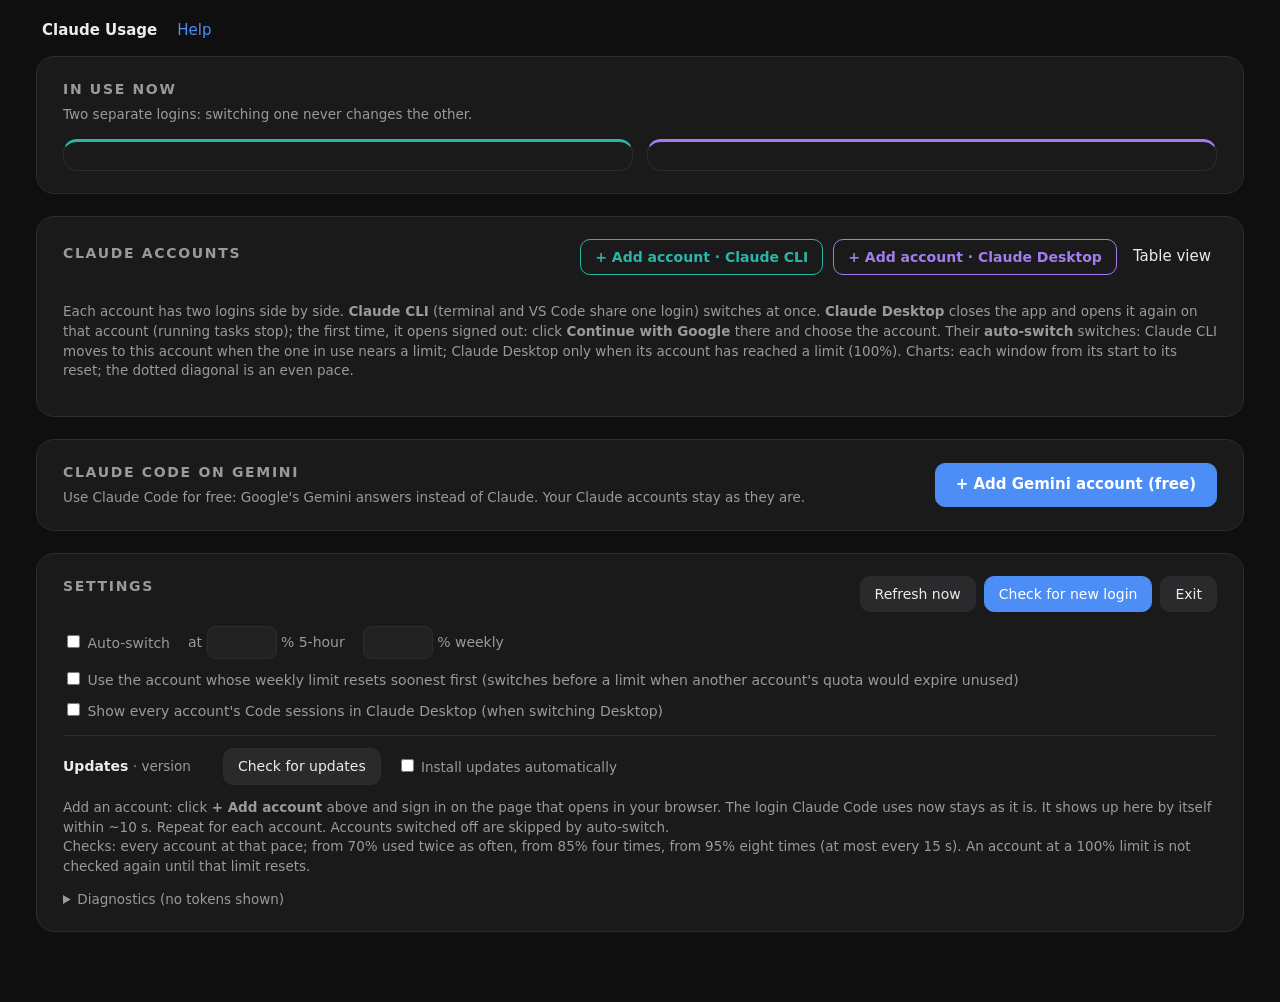
==== commit 1d725546: "Check schedule: 10 min far from a limit, every minute from 90% Anthropic refused two logins with 429" ====
--- a/src/web/index.html
+++ b/src/web/index.html
@@ -100,7 +100,6 @@
       <label><input type="checkbox" id="autoSwitch"> Auto-switch</label>
       <label>at <input type="number" id="threshold" min="50" max="100"> % 5-hour</label>
       <label><input type="number" id="weekThreshold" min="50" max="100"> % weekly</label>
-      <label>check each account every <input type="number" id="pollSeconds" min="30" step="30"> s</label>
     </div>
     <div class="settings" style="margin-top:10px">
       <label><input type="checkbox" id="useSoonestReset"> Use the account whose weekly limit resets soonest first (switches before a limit when another account's quota would expire unused)</label>
--- a/src/web/style.css
+++ b/src/web/style.css
@@ -1,179 +1,183 @@
-/* The dashboard page's look (served at /style.css).
-   Parts: colour tokens (:root); page and cards (* body main .card .head h2 .sub);
-   buttons (button.link .btn); svg text; table (table th td tr.active); account cell
-   (.acct .email .meta .dot .pill); usage bars (.bar .track .fill .pct .left); .err;
-   toggle (.switch); .on .wait; settings (.settings .events .note code);
-   .tableview .scroll; series colours (:root --s-five --s-week); .filters; chart tooltip (.tip);
-   the two logins (:root --code --desk, .sides .side .side-head .side-bars .side-switch .tag);
-   account cards (.add .acard .who .x .logins .login .auto .panes .pane);
-   top bar and updates (.topbar .upd-pill .upd [hidden]); Claude Code on Gemini card and
-   dialog (.gem-add .gem-ready .gem-warn .gem-adv .gem-ok .gem-dlg .steps .gem-key .dlg-btns .gem-watch
-   .gem-pulse .gem-spin .copy-ic .gem-paste .note.small .shot .gem-privacy); help page (.help);
-   narrow screens (@media). */
-  :root {
-    --bg: #0f0f10; --card: #1a1a1b; --row-active: #1d2229; --line: #2c2c2e; --grid: #2a2a2c;
-    --text: #ececec; --muted: #9a9a9e; --dim: #6c6c70;
-    --blue: #4c8df6; --green: #3fb34f; --amber: #f2b632; --red: #e5484d; --track: #24302a;
-  }
-  * { box-sizing: border-box; }
-  body { margin: 0; background: var(--bg); color: var(--text); font: 15px/1.45 "Segoe UI", system-ui, -apple-system, sans-serif; }
-  main { max-width: 1240px; margin: 0 auto; padding: 20px 16px 48px; }
-  .card { background: var(--card); border: 1px solid var(--line); border-radius: 18px; padding: 22px 26px; margin-bottom: 22px; }
-  .head { display: flex; justify-content: space-between; align-items: flex-start; gap: 16px; flex-wrap: wrap; }
-  h2 { margin: 0; font-size: 14px; letter-spacing: .12em; font-weight: 600; color: var(--muted); text-transform: uppercase; }
-  .sub { color: var(--text); margin-top: 6px; }
-  button.link { background: none; border: 0; color: var(--text); cursor: pointer; font: inherit; padding: 4px 6px; }
-  button.link:hover { text-decoration: underline; }
-  .btn { background: #2a2a2d; border: 1px solid var(--line); color: var(--text); border-radius: 10px; padding: 7px 14px; cursor: pointer; font: inherit; font-size: 14px; }
-  .btn:hover { background: #333337; }
-  .btn.primary { background: var(--blue); border-color: var(--blue); color: #fff; }
-  svg text { fill: var(--muted); font-size: 12px; }
-  table { width: 100%; border-collapse: collapse; }
-  th { text-align: left; font-size: 13px; letter-spacing: .1em; color: var(--muted); font-weight: 600; padding: 14px 12px; border-bottom: 1px solid var(--line); }
-  td { padding: 16px 12px; border-bottom: 1px solid var(--line); vertical-align: middle; }
-  tr.active td { background: var(--row-active); }
-  .acct { display: flex; gap: 14px; align-items: center; }
-  .email { font-weight: 600; word-break: break-all; }
-  .meta { color: var(--muted); font-size: 13.5px; }
-  .dot { display: inline-block; width: 8px; height: 8px; border-radius: 50%; background: var(--green); margin-right: 6px; vertical-align: middle; }
-  .pill { display: inline-flex; gap: 8px; align-items: center; border: 1px solid var(--line); border-radius: 999px; padding: 6px 14px; font-weight: 600; white-space: nowrap; }
-  .bar { display: flex; align-items: center; gap: 12px; }
-  .track { flex: 1; min-width: 90px; height: 10px; border-radius: 6px; background: var(--track); overflow: hidden; }
-  .fill { height: 100%; border-radius: 6px; }
-  .pct { width: 44px; text-align: right; font-variant-numeric: tabular-nums; }
-  .left { font-size: 13.5px; margin-top: 4px; color: var(--muted); }
-  .left b { color: var(--text); }
-  .err { color: var(--red); font-size: 13px; }
-  .switch { position: relative; width: 46px; height: 26px; flex: none; }
-  .switch input { opacity: 0; width: 0; height: 0; }
-  .switch span { position: absolute; inset: 0; background: #444; border-radius: 26px; cursor: pointer; transition: .2s; }
-  .switch span::before { content: ""; position: absolute; width: 20px; height: 20px; left: 3px; top: 3px; background: #fff; border-radius: 50%; transition: .2s; }
-  .switch input:checked + span { background: var(--blue); }
-  .switch input:checked + span::before { transform: translateX(20px); }
-  .on { color: var(--green); font-size: 13.5px; font-weight: 600; padding: 5px 0; }
-  .wait { background: #2b2614; border: 1px solid #5c4d1a; border-radius: 10px; padding: 10px 14px; margin-top: 12px; }
-  .settings { display: flex; gap: 18px; flex-wrap: wrap; align-items: center; color: var(--muted); font-size: 14px; }
-  .settings input[type=number] { width: 70px; background: #222; color: var(--text); border: 1px solid var(--line); border-radius: 8px; padding: 5px 8px; font: inherit; }
-  .events { color: var(--muted); font-size: 13.5px; margin: 10px 0 0; padding-left: 18px; }
-  .note { color: var(--muted); font-size: 13.5px; }
-  code { background: #262628; padding: 1px 6px; border-radius: 6px; }
-  .tableview td, .tableview th { padding: 6px 10px; font-size: 14px; }
-  .scroll { overflow-x: auto; }
-  :root { --s-five: #3987e5; --s-week: #d95926; }
-  .filters { display: flex; gap: 10px; align-items: center; flex-wrap: wrap; }
-  .tip { position: absolute; pointer-events: none; background: #0d0d0e; border: 1px solid var(--line); border-radius: 8px; padding: 6px 9px; font-size: 12.5px; white-space: nowrap; display: none; z-index: 2; }
-  .tip i { display: inline-block; width: 10px; height: 3px; border-radius: 2px; vertical-align: middle; margin-right: 5px; }
-  /* The two separate logins: Claude CLI (terminal + VS Code) and Claude Desktop. */
-  :root { --code: #2bb5a8; --desk: #a37cf0; }
-  .sides { display: grid; grid-template-columns: 1fr 1fr; gap: 14px; margin-top: 14px; }
-  .side { border: 1px solid var(--line); border-radius: 14px; padding: 14px 16px; border-top: 3px solid var(--c); }
-  .side.code { --c: var(--code); } .side.desk { --c: var(--desk); }
-  .side-head { display: flex; gap: 10px; align-items: baseline; flex-wrap: wrap; }
-  .side-bars { display: grid; grid-template-columns: 1fr 1fr; gap: 14px; margin-top: 10px; }
-  .side-switch { display: flex; gap: 8px; margin-top: 12px; }
-  .side-switch select { flex: 1; min-width: 0; background: #222; color: var(--text); border: 1px solid var(--line); border-radius: 8px; padding: 6px 8px; font: inherit; font-size: 14px; }
-  .tag { display: inline-block; border: 1px solid var(--c); color: var(--c); border-radius: 999px; padding: 1px 10px; font-size: 13px; font-weight: 600; white-space: nowrap; }
-  .tag.code { --c: var(--code); } .tag.desk { --c: var(--desk); }
-  .tag.sm { font-size: 11.5px; padding: 0 8px; margin-right: 4px; }
-  .scoped { display: inline-block; margin-top: 6px; padding: 2px 8px; border: 1px solid var(--c); border-radius: 999px; font-size: 12.5px; color: var(--muted); }
-  .scoped b { color: var(--c); font-weight: 600; }
-  /* Account cards (card.js): the account, its two logins as equal peers, its two windows. */
-  .add { background: transparent; border: 1.5px solid var(--c); color: var(--c); font-weight: 600; }
-  .add.code { --c: var(--code); } .add.desk { --c: var(--desk); }
-  .add:hover:not(:disabled) { background: var(--c); color: #111; }
-  .add:disabled { opacity: .45; cursor: default; }
-  #cards { display: grid; gap: 12px; margin-top: 14px; }
-  .acard { border: 1px solid var(--line); border-radius: 14px; padding: 14px 16px; }
-  .acard.inuse { border-color: #3a4a5e; background: var(--row-active); }
-  .acard.muted { opacity: .75; }
-  .who .x { margin-left: 8px; padding: 0 8px; font-size: 12px; vertical-align: 1px; }
-  .logins { display: grid; grid-template-columns: 1fr 1fr; gap: 12px; margin-top: 10px; }
-  .login { --c: var(--code); border: 1px solid var(--line); border-top: 3px solid var(--c); border-radius: 10px; padding: 8px 12px; min-width: 0; }
-  .login.desk { --c: var(--desk); }
-  .login.here { background: color-mix(in srgb, var(--c) 9%, transparent); }
-  .login-top { display: flex; align-items: center; gap: 10px; min-height: 30px; }
-  .login .name { color: var(--c); font-weight: 600; font-size: 14px; flex: 1; }
-  .login .on { color: var(--c); padding: 0; }
-  .login .btn { padding: 3px 12px; font-size: 13px; border-color: var(--c); color: var(--c); background: transparent; }
-  .login .btn:disabled { opacity: .5; cursor: default; }
-  .auto { display: flex; align-items: center; gap: 8px; margin-top: 6px; min-height: 22px; font-size: 13px; color: var(--muted); cursor: pointer; }
-  .auto .switch { display: inline-block; width: 36px; height: 20px; }
-  .auto .switch span::before { width: 14px; height: 14px; }
-  .auto .switch input:checked + span::before { transform: translateX(16px); }
-  .panes { display: grid; grid-template-columns: minmax(0, 1fr) minmax(0, 1fr); gap: 18px; margin-top: 12px; }
-  .pane { position: relative; min-width: 0; }
-  .pane-t { font-size: 12.5px; color: var(--muted); letter-spacing: .08em; text-transform: uppercase; font-weight: 600; }
-  .pane svg { display: block; width: 100%; margin: 4px 0 6px; }
-  .pane svg text { font-size: 11px; }
-  /* Top bar (name, version, Help, "Update to X") and the Settings card's "Updates" row. */
-  [hidden] { display: none !important; }
-  .topbar { display: flex; align-items: center; gap: 4px 10px; flex-wrap: wrap; margin: 0 6px 14px; }
-  .topbar a, .help a { color: var(--blue); text-decoration: none; }
-  .topbar a:hover, .help a:hover { text-decoration: underline; }
-  .upd-pill { margin-left: auto; border-radius: 999px; padding: 3px 12px; font-size: 13px; font-weight: 600; background: transparent; border: 1.5px solid var(--green); color: var(--green); }
-  .upd-pill:hover { background: var(--green); color: #111; }
-  .upd { display: flex; flex-wrap: wrap; align-items: center; gap: 8px 16px; margin-top: 14px; padding-top: 12px; border-top: 1px solid var(--line); font-size: 14px; }
-  .upd a { color: var(--blue); }
-  .upd a.btn { color: var(--text); text-decoration: none; }
-  .upd-btns { display: flex; gap: 8px; flex-wrap: wrap; }
-  .upd .btn:disabled { opacity: .5; cursor: default; }
-  /* Claude Code on Gemini: the card (gemini.js) and its three-step dialog. */
-  .gem-add { padding: 10px 20px; font-size: 15px; font-weight: 600; align-self: center; }
-  .gem-add:hover { filter: brightness(1.1); }
-  .gem-ready { margin-top: 14px; }
-  .gem-ready p { margin: 8px 0; }
-  .gem-ready .gem-warn { color: var(--amber); }   /* a model not known to be free */
-  .gem-ready select { background: #222; color: var(--text); border: 1px solid var(--line); border-radius: 8px; padding: 5px 8px; font: inherit; font-size: 14px; max-width: 100%; }
-  .gem-model { display: flex; flex-wrap: wrap; align-items: center; gap: 6px 8px; color: var(--muted); font-size: 14px; min-width: 0; }
-  .gem-adv { margin: 10px 0 12px; color: var(--muted); font-size: 14px; }
-  .gem-adv summary { cursor: pointer; }
-  .gem-adv[open] summary { margin-bottom: 8px; }
-  .gem-adv .note { display: block; margin-top: 6px; }
-  .gem-adv p { display: flex; flex-wrap: wrap; align-items: center; gap: 8px; }
-  .gem-ok { background: #16261a; border: 1px solid #2c5a35; border-radius: 10px; padding: 10px 14px; margin: 14px 0 0; }
-  .gem-dlg { width: min(640px, calc(100vw - 32px)); max-height: calc(100vh - 32px); overflow-y: auto; background: var(--card); color: var(--text); border: 1px solid var(--line); border-radius: 18px; padding: 20px 22px; }
-  .gem-dlg::backdrop { background: rgba(0, 0, 0, .6); }
-  .gem-dlg h3 { margin: 0 0 6px; font-size: 18px; }
-  .gem-dlg a { color: var(--blue); }
-  .gem-dlg label { display: block; font-weight: 600; margin-top: 4px; }
-  .steps { margin: 12px 0 14px; padding-left: 22px; }
-  .steps li { margin: 6px 0; }
-  .gem-key { display: flex; gap: 8px; margin-top: 6px; }
-  .gem-key input { flex: 1; min-width: 0; background: #222; color: var(--text); border: 1px solid var(--line); border-radius: 8px; padding: 8px 10px; font: inherit; font-family: Consolas, ui-monospace, monospace; }
-  .gem-key input:focus, .gem-ready select:focus { outline: 2px solid var(--blue); outline-offset: 1px; }
-  .gem-dlg .err:empty, .gem-dlg #gemBusy:empty { display: none; }
-  .dlg-btns { display: flex; justify-content: flex-end; gap: 8px; margin-top: 14px; }
-  .dlg-btns .btn:disabled { opacity: .6; cursor: default; }
-  .gem-key .btn:disabled { opacity: .6; cursor: default; }
-  /* The live line under the steps (gemini_dialog.js) and the "Or paste it here" part. */
-  .gem-watch { min-height: 22px; margin: 0 0 12px; font-weight: 600; }
-  .gem-watch:empty { display: none; }
-  .gem-pulse, .gem-spin { display: inline-block; vertical-align: -1px; margin-right: 10px; }
-  .gem-pulse { width: 10px; height: 10px; border-radius: 50%; background: var(--blue); animation: gem-pulse 1.4s ease-in-out infinite; }
-  .gem-spin { width: 14px; height: 14px; border-radius: 50%; border: 2px solid var(--line); border-top-color: var(--blue); vertical-align: -2px; animation: gem-spin .8s linear infinite; }
-  @keyframes gem-pulse { 0%, 100% { opacity: .25; transform: scale(.8); } 50% { opacity: 1; transform: scale(1.15); } }
-  @keyframes gem-spin { to { transform: rotate(360deg); } }
-  @media (prefers-reduced-motion: reduce) { .gem-pulse, .gem-spin { animation: none; } }
-  .copy-ic { display: inline-block; position: relative; width: 16px; height: 16px; vertical-align: -3px; }
-  .copy-ic::before, .copy-ic::after { content: ""; position: absolute; width: 9px; height: 9px; border: 1.5px solid currentColor; border-radius: 2px; }
-  .copy-ic::before { left: 1px; top: 4px; }
-  .copy-ic::after { left: 5px; top: 0; background: var(--card); }
-  .gem-paste { border-top: 1px solid var(--line); padding-top: 10px; }
-  .gem-paste summary { cursor: pointer; color: var(--muted); }
-  .note.small { font-size: 12.5px; }
-  .gem-privacy { background: #2a2312; border: 1px solid #5c4a1c; border-radius: 10px; padding: 8px 12px; margin: 10px 0 4px; font-size: 13.5px; }
-  /* Step pictures (real screenshots), in the dialog and in help. */
-  .shot { display: block; max-width: 100%; height: auto; margin: 8px 0 4px; border: 1px solid var(--line); border-radius: 8px; }
-  /* help.html: one <details> per question. */
-  .help { max-width: 760px; }
-  .help h1 { margin: 6px 0 4px; font-size: 22px; }
-  .help details { border-top: 1px solid var(--line); padding: 12px 0; }
-  .help summary { cursor: pointer; font-weight: 600; }
-  .help details p { margin: 8px 0 0; }
-  @media (max-width: 760px) {
-    .sides, .side-bars, .panes { grid-template-columns: 1fr; }
-    .card { padding: 16px; }
-    thead { display: none; }
-    tr { display: block; border-bottom: 1px solid var(--line); }
-    td { display: block; border: 0; padding: 8px 4px; }
-  }
+/* The dashboard page's look (served at /style.css).
+   Parts: colour tokens (:root); page and cards (* body main .card .head h2 .sub);
+   buttons (button.link .btn); svg text; table (table th td tr.active); account cell
+   (.acct .email .meta .dot .pill); usage bars (.bar .track .fill .pct .left); .err;
+   toggle (.switch); .on .wait; settings (.settings .events .note code);
+   .tableview .scroll; series colours (:root --s-five --s-week); .filters; chart tooltip (.tip);
+   the two logins (:root --code --desk, .sides .side .side-head .side-bars .side-switch .tag);
+   account cards (.add .acard .who .x .logins .login .auto .panes .pane);
+   top bar and updates (.topbar .upd-pill .upd [hidden]); Claude Code on Gemini card and
+   dialog (.gem-add .gem-ready .gem-warn .gem-adv .gem-ok .gem-dlg .steps .gem-key .dlg-btns .gem-watch
+   .gem-pulse .gem-spin .copy-ic .gem-paste .note.small .shot .gem-privacy); help page (.help);
+   narrow screens (@media). */
+  :root {
+    --bg: #0f0f10; --card: #1a1a1b; --row-active: #1d2229; --line: #2c2c2e; --grid: #2a2a2c;
+    --text: #ececec; --muted: #9a9a9e; --dim: #6c6c70;
+    --blue: #4c8df6; --green: #3fb34f; --amber: #f2b632; --red: #e5484d; --track: #24302a;
+  }
+  * { box-sizing: border-box; }
+  body { margin: 0; background: var(--bg); color: var(--text); font: 15px/1.45 "Segoe UI", system-ui, -apple-system, sans-serif; }
+  main { max-width: 1240px; margin: 0 auto; padding: 20px 16px 48px; }
+  .card { background: var(--card); border: 1px solid var(--line); border-radius: 18px; padding: 22px 26px; margin-bottom: 22px; }
+  .head { display: flex; justify-content: space-between; align-items: flex-start; gap: 16px; flex-wrap: wrap; }
+  h2 { margin: 0; font-size: 14px; letter-spacing: .12em; font-weight: 600; color: var(--muted); text-transform: uppercase; }
+  .sub { color: var(--text); margin-top: 6px; }
+  button.link { background: none; border: 0; color: var(--text); cursor: pointer; font: inherit; padding: 4px 6px; }
+  button.link:hover { text-decoration: underline; }
+  .btn { background: #2a2a2d; border: 1px solid var(--line); color: var(--text); border-radius: 10px; padding: 7px 14px; cursor: pointer; font: inherit; font-size: 14px; }
+  .btn:hover { background: #333337; }
+  .btn.primary { background: var(--blue); border-color: var(--blue); color: #fff; }
+  svg text { fill: var(--muted); font-size: 12px; }
+  table { width: 100%; border-collapse: collapse; }
+  th { text-align: left; font-size: 13px; letter-spacing: .1em; color: var(--muted); font-weight: 600; padding: 14px 12px; border-bottom: 1px solid var(--line); }
+  td { padding: 16px 12px; border-bottom: 1px solid var(--line); vertical-align: middle; }
+  tr.active td { background: var(--row-active); }
+  .acct { display: flex; gap: 14px; align-items: center; }
+  .email { font-weight: 600; word-break: break-all; }
+  .meta { color: var(--muted); font-size: 13.5px; }
+  .dot { display: inline-block; width: 8px; height: 8px; border-radius: 50%; background: var(--green); margin-right: 6px; vertical-align: middle; }
+  .pill { display: inline-flex; gap: 8px; align-items: center; border: 1px solid var(--line); border-radius: 999px; padding: 6px 14px; font-weight: 600; white-space: nowrap; }
+  .bar { display: flex; align-items: center; gap: 12px; }
+  .track { flex: 1; min-width: 90px; height: 10px; border-radius: 6px; background: var(--track); overflow: hidden; }
+  .fill { height: 100%; border-radius: 6px; }
+  .pct { width: 44px; text-align: right; font-variant-numeric: tabular-nums; }
+  .left { font-size: 13.5px; margin-top: 4px; color: var(--muted); }
+  .left b { color: var(--text); }
+  .err { color: var(--red); font-size: 13px; }
+  .switch { position: relative; width: 46px; height: 26px; flex: none; }
+  .switch input { opacity: 0; width: 0; height: 0; }
+  .switch span { position: absolute; inset: 0; background: #444; border-radius: 26px; cursor: pointer; transition: .2s; }
+  .switch span::before { content: ""; position: absolute; width: 20px; height: 20px; left: 3px; top: 3px; background: #fff; border-radius: 50%; transition: .2s; }
+  .switch input:checked + span { background: var(--blue); }
+  .switch input:checked + span::before { transform: translateX(20px); }
+  .on { color: var(--green); font-size: 13.5px; font-weight: 600; padding: 5px 0; }
+  .wait { background: #2b2614; border: 1px solid #5c4d1a; border-radius: 10px; padding: 10px 14px; margin-top: 12px; }
+  .settings { display: flex; gap: 18px; flex-wrap: wrap; align-items: center; color: var(--muted); font-size: 14px; }
+  .settings input[type=number] { width: 70px; background: #222; color: var(--text); border: 1px solid var(--line); border-radius: 8px; padding: 5px 8px; font: inherit; }
+  .events { color: var(--muted); font-size: 13.5px; margin: 10px 0 0; padding-left: 18px; }
+  .note { color: var(--muted); font-size: 13.5px; }
+  code { background: #262628; padding: 1px 6px; border-radius: 6px; }
+  .tableview td, .tableview th { padding: 6px 10px; font-size: 14px; }
+  .scroll { overflow-x: auto; }
+  :root { --s-five: #3987e5; --s-week: #d95926; }
+  .filters { display: flex; gap: 10px; align-items: center; flex-wrap: wrap; }
+  .tip { position: absolute; pointer-events: none; background: #0d0d0e; border: 1px solid var(--line); border-radius: 8px; padding: 6px 9px; font-size: 12.5px; white-space: nowrap; display: none; z-index: 2; }
+  .tip i { display: inline-block; width: 10px; height: 3px; border-radius: 2px; vertical-align: middle; margin-right: 5px; }
+  /* The two separate logins: Claude CLI (terminal + VS Code) and Claude Desktop. */
+  :root { --code: #2bb5a8; --desk: #a37cf0; }
+  .sides { display: grid; grid-template-columns: 1fr 1fr; gap: 14px; margin-top: 14px; }
+  .side { border: 1px solid var(--line); border-radius: 14px; padding: 14px 16px; border-top: 3px solid var(--c); }
+  .side.code { --c: var(--code); } .side.desk { --c: var(--desk); }
+  .side-head { display: flex; gap: 10px; align-items: baseline; flex-wrap: wrap; }
+  .side-bars { display: grid; grid-template-columns: 1fr 1fr; gap: 14px; margin-top: 10px; }
+  .side-switch { display: flex; gap: 8px; margin-top: 12px; }
+  .side-switch select { flex: 1; min-width: 0; background: #222; color: var(--text); border: 1px solid var(--line); border-radius: 8px; padding: 6px 8px; font: inherit; font-size: 14px; }
+  .tag { display: inline-block; border: 1px solid var(--c); color: var(--c); border-radius: 999px; padding: 1px 10px; font-size: 13px; font-weight: 600; white-space: nowrap; }
+  .tag.code { --c: var(--code); } .tag.desk { --c: var(--desk); }
+  .tag.sm { font-size: 11.5px; padding: 0 8px; margin-right: 4px; }
+  .scoped { display: inline-block; margin-top: 6px; padding: 2px 8px; border: 1px solid var(--c); border-radius: 999px; font-size: 12.5px; color: var(--muted); }
+  .scoped b { color: var(--c); font-weight: 600; }
+  /* Account cards (card.js): the account, its two logins as equal peers, its two windows. */
+  .add { background: transparent; border: 1.5px solid var(--c); color: var(--c); font-weight: 600; }
+  .add.code { --c: var(--code); } .add.desk { --c: var(--desk); }
+  .add:hover:not(:disabled) { background: var(--c); color: #111; }
+  .add:disabled { opacity: .45; cursor: default; }
+  #cards { display: grid; grid-template-columns: repeat(auto-fill, minmax(min(100%, 500px), 1fr)); gap: 12px; margin-top: 14px; }
+  .acard { border: 1px solid var(--line); border-radius: 14px; padding: 12px 14px; min-width: 0; }
+  .acard .meta { font-size: 12.5px; }
+  .acard.inuse { border-color: #3a4a5e; background: var(--row-active); }
+  .acard.muted { opacity: .75; }
+  .who { display: flex; justify-content: space-between; align-items: flex-start; gap: 2px 12px; flex-wrap: wrap; }
+  .who-l { min-width: 0; } .who-r { text-align: right; margin-left: auto; }
+  .who .x { margin-left: 8px; padding: 0 8px; font-size: 12px; vertical-align: 1px; }
+  .logins { display: grid; grid-template-columns: 1fr 1fr; gap: 8px; margin-top: 8px; }
+  .login { --c: var(--code); border: 1px solid var(--line); border-top: 3px solid var(--c); border-radius: 10px; padding: 6px 10px; min-width: 0; }
+  .login.desk { --c: var(--desk); }
+  .login.here { background: color-mix(in srgb, var(--c) 9%, transparent); }
+  .login-top { display: flex; align-items: center; gap: 8px; min-height: 26px; }
+  .login .name { color: var(--c); font-weight: 600; font-size: 13.5px; flex: 1; }
+  .login .on { color: var(--c); padding: 0; }
+  .login .btn { padding: 2px 10px; font-size: 12.5px; border-color: var(--c); color: var(--c); background: transparent; }
+  .login .btn:disabled { opacity: .5; cursor: default; }
+  .auto { display: flex; align-items: center; gap: 8px; margin-top: 4px; min-height: 20px; font-size: 12.5px; color: var(--muted); cursor: pointer; }
+  .auto .switch { display: inline-block; width: 36px; height: 20px; }
+  .auto .switch span::before { width: 14px; height: 14px; }
+  .auto .switch input:checked + span::before { transform: translateX(16px); }
+  .panes { display: grid; grid-template-columns: minmax(0, 1fr) minmax(0, 1fr); gap: 14px; margin-top: 10px; }
+  .pane { position: relative; min-width: 0; }
+  .pane-t { font-size: 11.5px; color: var(--muted); letter-spacing: .08em; text-transform: uppercase; font-weight: 600; }
+  .pane svg { display: block; width: 100%; margin: 2px 0 4px; }
+  .pane svg text { font-size: 10px; }
+  .pane .left { font-size: 12.5px; } .pane .pct { width: 38px; font-size: 13px; } .pane .track { min-width: 0; height: 8px; }
+  /* Top bar (name, version, Help, "Update to X") and the Settings card's "Updates" row. */
+  [hidden] { display: none !important; }
+  .topbar { display: flex; align-items: center; gap: 4px 10px; flex-wrap: wrap; margin: 0 6px 14px; }
+  .topbar a, .help a { color: var(--blue); text-decoration: none; }
+  .topbar a:hover, .help a:hover { text-decoration: underline; }
+  .upd-pill { margin-left: auto; border-radius: 999px; padding: 3px 12px; font-size: 13px; font-weight: 600; background: transparent; border: 1.5px solid var(--green); color: var(--green); }
+  .upd-pill:hover { background: var(--green); color: #111; }
+  .upd { display: flex; flex-wrap: wrap; align-items: center; gap: 8px 16px; margin-top: 14px; padding-top: 12px; border-top: 1px solid var(--line); font-size: 14px; }
+  .upd a { color: var(--blue); }
+  .upd a.btn { color: var(--text); text-decoration: none; }
+  .upd-btns { display: flex; gap: 8px; flex-wrap: wrap; }
+  .upd .btn:disabled { opacity: .5; cursor: default; }
+  /* Claude Code on Gemini: the card (gemini.js) and its three-step dialog. */
+  .gem-add { padding: 10px 20px; font-size: 15px; font-weight: 600; align-self: center; }
+  .gem-add:hover { filter: brightness(1.1); }
+  .gem-ready { margin-top: 14px; }
+  .gem-ready p { margin: 8px 0; }
+  .gem-ready .gem-warn { color: var(--amber); }   /* a model not known to be free */
+  .gem-ready select { background: #222; color: var(--text); border: 1px solid var(--line); border-radius: 8px; padding: 5px 8px; font: inherit; font-size: 14px; max-width: 100%; }
+  .gem-model { display: flex; flex-wrap: wrap; align-items: center; gap: 6px 8px; color: var(--muted); font-size: 14px; min-width: 0; }
+  .gem-adv { margin: 10px 0 12px; color: var(--muted); font-size: 14px; }
+  .gem-adv summary { cursor: pointer; }
+  .gem-adv[open] summary { margin-bottom: 8px; }
+  .gem-adv .note { display: block; margin-top: 6px; }
+  .gem-adv p { display: flex; flex-wrap: wrap; align-items: center; gap: 8px; }
+  .gem-ok { background: #16261a; border: 1px solid #2c5a35; border-radius: 10px; padding: 10px 14px; margin: 14px 0 0; }
+  .gem-dlg { width: min(640px, calc(100vw - 32px)); max-height: calc(100vh - 32px); overflow-y: auto; background: var(--card); color: var(--text); border: 1px solid var(--line); border-radius: 18px; padding: 20px 22px; }
+  .gem-dlg::backdrop { background: rgba(0, 0, 0, .6); }
+  .gem-dlg h3 { margin: 0 0 6px; font-size: 18px; }
+  .gem-dlg a { color: var(--blue); }
+  .gem-dlg label { display: block; font-weight: 600; margin-top: 4px; }
+  .steps { margin: 12px 0 14px; padding-left: 22px; }
+  .steps li { margin: 6px 0; }
+  .gem-key { display: flex; gap: 8px; margin-top: 6px; }
+  .gem-key input { flex: 1; min-width: 0; background: #222; color: var(--text); border: 1px solid var(--line); border-radius: 8px; padding: 8px 10px; font: inherit; font-family: Consolas, ui-monospace, monospace; }
+  .gem-key input:focus, .gem-ready select:focus { outline: 2px solid var(--blue); outline-offset: 1px; }
+  .gem-dlg .err:empty, .gem-dlg #gemBusy:empty { display: none; }
+  .dlg-btns { display: flex; justify-content: flex-end; gap: 8px; margin-top: 14px; }
+  .dlg-btns .btn:disabled { opacity: .6; cursor: default; }
+  .gem-key .btn:disabled { opacity: .6; cursor: default; }
+  /* The live line under the steps (gemini_dialog.js) and the "Or paste it here" part. */
+  .gem-watch { min-height: 22px; margin: 0 0 12px; font-weight: 600; }
+  .gem-watch:empty { display: none; }
+  .gem-pulse, .gem-spin { display: inline-block; vertical-align: -1px; margin-right: 10px; }
+  .gem-pulse { width: 10px; height: 10px; border-radius: 50%; background: var(--blue); animation: gem-pulse 1.4s ease-in-out infinite; }
+  .gem-spin { width: 14px; height: 14px; border-radius: 50%; border: 2px solid var(--line); border-top-color: var(--blue); vertical-align: -2px; animation: gem-spin .8s linear infinite; }
+  @keyframes gem-pulse { 0%, 100% { opacity: .25; transform: scale(.8); } 50% { opacity: 1; transform: scale(1.15); } }
+  @keyframes gem-spin { to { transform: rotate(360deg); } }
+  @media (prefers-reduced-motion: reduce) { .gem-pulse, .gem-spin { animation: none; } }
+  .copy-ic { display: inline-block; position: relative; width: 16px; height: 16px; vertical-align: -3px; }
+  .copy-ic::before, .copy-ic::after { content: ""; position: absolute; width: 9px; height: 9px; border: 1.5px solid currentColor; border-radius: 2px; }
+  .copy-ic::before { left: 1px; top: 4px; }
+  .copy-ic::after { left: 5px; top: 0; background: var(--card); }
+  .gem-paste { border-top: 1px solid var(--line); padding-top: 10px; }
+  .gem-paste summary { cursor: pointer; color: var(--muted); }
+  .note.small { font-size: 12.5px; }
+  .gem-privacy { background: #2a2312; border: 1px solid #5c4a1c; border-radius: 10px; padding: 8px 12px; margin: 10px 0 4px; font-size: 13.5px; }
+  /* Step pictures (real screenshots), in the dialog and in help. */
+  .shot { display: block; max-width: 100%; height: auto; margin: 8px 0 4px; border: 1px solid var(--line); border-radius: 8px; }
+  /* help.html: one <details> per question. */
+  .help { max-width: 760px; }
+  .help h1 { margin: 6px 0 4px; font-size: 22px; }
+  .help details { border-top: 1px solid var(--line); padding: 12px 0; }
+  .help summary { cursor: pointer; font-weight: 600; }
+  .help details p { margin: 8px 0 0; }
+  @media (max-width: 760px) {
+    .sides, .side-bars, .panes { grid-template-columns: 1fr; }
+    .card { padding: 16px; }
+    thead { display: none; }
+    tr { display: block; border-bottom: 1px solid var(--line); }
+    td { display: block; border: 0; padding: 8px 4px; }
+  }
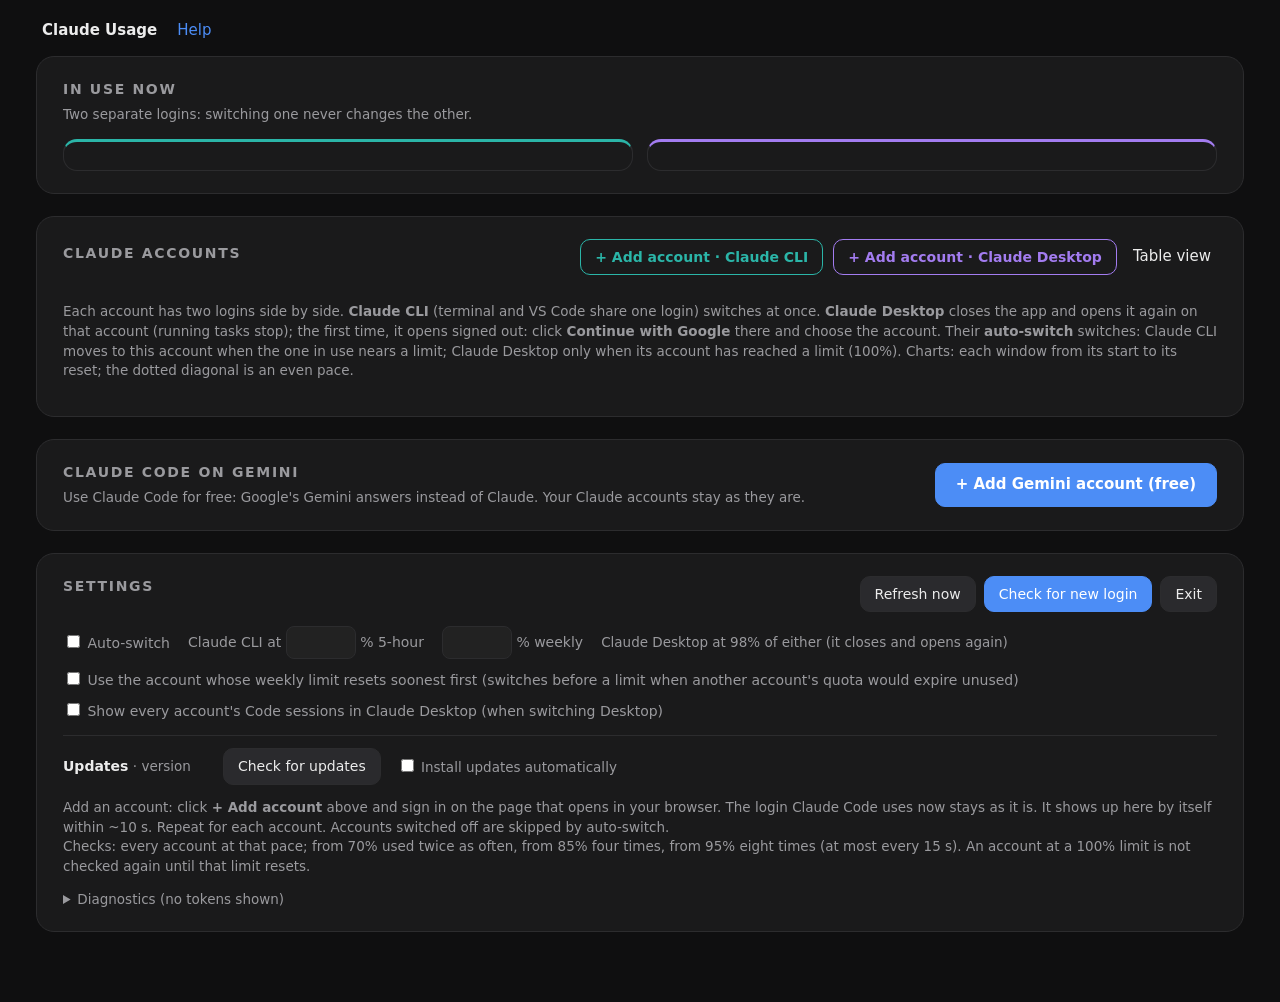
==== commit d1be2550: "Claude Desktop auto-switches from 98% It waited for 100%. Desktop now moves from 98% of its 5-hour o" ====
--- a/src/web/index.html
+++ b/src/web/index.html
@@ -98,8 +98,9 @@
     </div>
     <div class="settings" style="margin-top:14px">
       <label><input type="checkbox" id="autoSwitch"> Auto-switch</label>
-      <label>at <input type="number" id="threshold" min="50" max="100"> % 5-hour</label>
+      <label>Claude CLI at <input type="number" id="threshold" min="50" max="100"> % 5-hour</label>
       <label><input type="number" id="weekThreshold" min="50" max="100"> % weekly</label>
+      <span class="note">Claude Desktop at 98% of either (it closes and opens again)</span>
     </div>
     <div class="settings" style="margin-top:10px">
       <label><input type="checkbox" id="useSoonestReset"> Use the account whose weekly limit resets soonest first (switches before a limit when another account's quota would expire unused)</label>
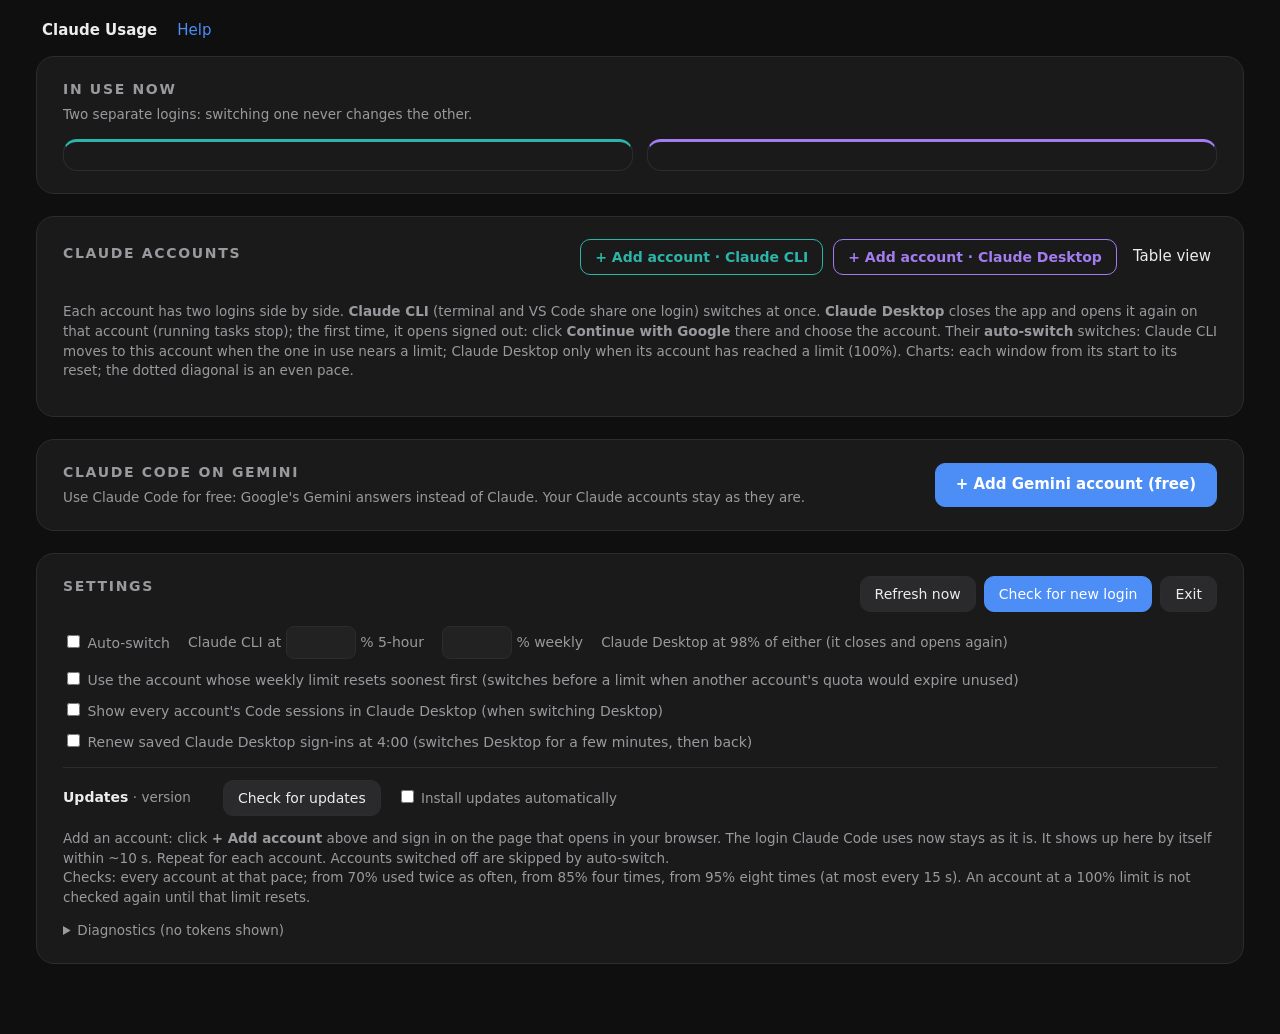
==== commit 745a2353: "Version 1.5.0: Desktop sign-in expiry, 4:00 renewal, exe icon, all-users installer - Read each saved" ====
--- a/src/web/index.html
+++ b/src/web/index.html
@@ -1,139 +1,142 @@
-<!doctype html>
-<html lang="en">
-<head>
-<meta charset="utf-8">
-<meta name="viewport" content="width=device-width, initial-scale=1">
-<title>Claude Usage</title>
-<link rel="stylesheet" href="style.css">
-</head>
-<body>
-<main>
-  <header class="topbar">
-    <b>Claude Usage</b><span class="note" id="version"></span>
-    <a href="help.html" target="_blank" rel="noopener">Help</a>
-    <button class="btn upd-pill" id="updPill" hidden></button>
-  </header>
-
-  <section class="card">
-    <h2>In use now</h2>
-    <div class="sub note">Two separate logins: switching one never changes the other.</div>
-    <div class="sides" id="sides">
-      <div class="side code" id="sideCode"></div>
-      <div class="side desk" id="sideDesk"></div>
-    </div>
-  </section>
-
-  <section class="card" id="accts">
-    <div class="head">
-      <div>
-        <h2 style="padding-top:4px">Claude accounts</h2>
-        <div class="sub note" id="summary"></div>
-      </div>
-      <div class="filters">
-        <button class="btn add code" id="cliAdd">+ Add account · Claude CLI</button>
-        <button class="btn add desk" id="deskAdd">+ Add account · Claude Desktop</button>
-        <button class="link" id="viewToggle">Table view</button>
-      </div>
-    </div>
-    <div class="sub" id="desktopSub" style="display:none"></div>
-    <div id="cards"></div>
-    <p class="note">Each account has two logins side by side. <b>Claude CLI</b> (terminal and VS Code share one login) switches at once. <b>Claude Desktop</b> closes the app and opens it again on that account (running tasks stop); the first time, it opens signed out: click <b>Continue with Google</b> there and choose the account. Their <b>auto-switch</b> switches: Claude CLI moves to this account when the one in use nears a limit; Claude Desktop only when its account has reached a limit (100%). Charts: each window from its start to its reset; the dotted diagonal is an even pace.</p>
-  </section>
-
-  <section class="card gem" id="gemCard">
-    <div class="head">
-      <div>
-        <h2>Claude Code on Gemini</h2>
-        <div class="sub note">Use Claude Code for free: Google's Gemini answers instead of Claude. Your Claude accounts stay as they are.</div>
-      </div>
-      <button class="btn primary gem-add" id="gemAdd">+ Add Gemini account (free)</button>
-    </div>
-    <div id="gemBody"></div>
-  </section>
-
-  <dialog id="gemDlg" class="gem-dlg" aria-labelledby="gemTitle">
-    <h3 id="gemTitle" tabindex="-1">Add a free Gemini account</h3>
-    <p class="note">Google's page opened in a new tab. Not there? <a id="gemOpen" href="https://aistudio.google.com/app/apikey" target="_blank" rel="noopener">Open Google's page again</a></p>
-    <p class="gem-privacy" role="note">With a free key, Google may read what you send through <code>cgemini</code>, your code too, and use it to improve its models. Do not use it for code that must stay private.</p>
-    <ol class="steps">
-      <li>Sign in with your Google account on the page that opened (and accept Google's terms if asked).
-        <img class="shot" src="img/gem-1-signin.png" alt="Google's sign-in page: type your Gmail address, then press Next" width="680" height="390" loading="lazy">
-      </li>
-      <li>No code yet (the first time)? Press <b>Create API key</b>. If it says “No Cloud Projects Available”, choose <b>Create project</b>, press <b>Create project</b> again (keep the name), then <b>Create key</b>. Already see a code in the list? Then skip this step.
-        <img class="shot" src="img/gem-2-create.png" alt="Google AI Studio, API Keys page: the Create API key button at the top right, ringed in red" width="900" height="400" loading="lazy">
-        <img class="shot" src="img/gem-3-project.png" alt="Create a new key: in the project list, Create project, ringed in red" width="640" height="371" loading="lazy">
-        <img class="shot" src="img/gem-4-newproject.png" alt="Create a new project: keep the name, press Create project, ringed in red" width="600" height="258" loading="lazy">
-        <img class="shot" src="img/gem-5-createkey.png" alt="Create a new key, with the new project chosen: the Create key button, ringed in red" width="600" height="352" loading="lazy">
-      </li>
-      <li>Next to your access code, press the <b>Copy</b> button <span class="copy-ic" aria-hidden="true"></span> (two small squares).
-        <img class="shot" src="img/gem-6-copy.png" alt="The list of codes: the Copy button, first of the small buttons at the end of the row, ringed in red" width="900" height="256" loading="lazy">
-      </li>
-      <li>That's it: this window picks it up by itself.</li>
-    </ol>
-    <p class="gem-watch" id="gemWatch" role="status" aria-live="polite"></p>
-    <p class="note small">The access code is free, from Google. Google's page calls it an “API key”. The app checks it with Google, then keeps it on this computer only.</p>
-    <details class="gem-paste" id="gemPaste"><summary>Or paste it here</summary>
-      <label for="gemKey">Your access code</label>
-      <div class="gem-key">
-        <input type="password" id="gemKey" autocomplete="off" spellcheck="false" autocapitalize="off" placeholder="Paste your access code here" aria-describedby="gemErr gemBusy">
-        <button type="button" class="btn" id="gemShow" aria-pressed="false" aria-controls="gemKey">Show</button>
-        <button type="button" class="btn primary" id="gemDone">Done</button>
-      </div>
-      <p class="err" id="gemErr" role="alert"></p>
-      <p class="note" id="gemBusy" role="status"></p>
-    </details>
-    <div class="dlg-btns">
-      <button type="button" class="btn" id="gemCancel">Cancel</button>
-    </div>
-  </dialog>
-
-  <section class="card">
-    <div class="head">
-      <h2>Settings</h2>
-      <div style="display:flex;gap:8px">
-        <button class="btn" id="refresh">Refresh now</button>
-        <button class="btn primary" id="import">Check for new login</button>
-        <button class="btn" id="exit" title="Stop the dashboard and take its icon out of the tray">Exit</button>
-      </div>
-    </div>
-    <div class="settings" style="margin-top:14px">
-      <label><input type="checkbox" id="autoSwitch"> Auto-switch</label>
-      <label>Claude CLI at <input type="number" id="threshold" min="50" max="100"> % 5-hour</label>
-      <label><input type="number" id="weekThreshold" min="50" max="100"> % weekly</label>
-      <span class="note">Claude Desktop at 98% of either (it closes and opens again)</span>
-    </div>
-    <div class="settings" style="margin-top:10px">
-      <label><input type="checkbox" id="useSoonestReset"> Use the account whose weekly limit resets soonest first (switches before a limit when another account's quota would expire unused)</label>
-    </div>
-    <div class="settings" style="margin-top:10px">
-      <label><input type="checkbox" id="shareDesktopSessions"> Show every account's Code sessions in Claude Desktop (when switching Desktop)</label>
-    </div>
-    <div class="upd" id="updRow">
-      <span><b>Updates</b> <span class="note">· version <span id="updVer"></span></span></span>
-      <span class="note" id="updStatus"></span>
-      <span class="upd-btns"><button class="btn" id="updCheck">Check for updates</button><button class="btn primary" id="updInstall" hidden></button></span>
-      <label class="note"><input type="checkbox" id="autoUpdate"> Install updates automatically</label>
-    </div>
-    <div class="upd" id="logRow" hidden>
-      <span><b>Usage log</b> <span class="note" id="logStatus"></span></span>
-      <a class="btn" id="logExport" download hidden>Export</a>
-    </div>
-    <p class="note">Add an account: click <b>+ Add account</b> above and sign in on the page that opens in your browser. The login Claude Code uses now stays as it is. It shows up here by itself within ~10 s. Repeat for each account. Accounts switched off are skipped by auto-switch.<br>Checks: every account at that pace; from 70% used twice as often, from 85% four times, from 95% eight times (at most every 15 s). An account at a 100% limit is not checked again until that limit resets.</p>
-    <ul class="events" id="events"></ul>
-    <details style="margin-top:12px"><summary class="note" style="cursor:pointer">Diagnostics (no tokens shown)</summary><pre id="diag" class="note" style="white-space:pre-wrap;font-size:12.5px"></pre></details>
-  </section>
-</main>
-
-<script src="js/base.js"></script>
-<script src="js/rows.js"></script>
-<script src="js/sides.js"></script>
-<script src="js/chart.js"></script>
-<script src="js/card.js"></script>
-<script src="js/settings.js"></script>
-<script src="js/update.js"></script>
-<script src="js/usage_log.js"></script>
-<script src="js/gemini.js"></script>
-<script src="js/gemini_dialog.js"></script>
-<script src="js/main.js"></script>
-</body>
-</html>
+<!doctype html>
+<html lang="en">
+<head>
+<meta charset="utf-8">
+<meta name="viewport" content="width=device-width, initial-scale=1">
+<title>Claude Usage</title>
+<link rel="stylesheet" href="style.css">
+</head>
+<body>
+<main>
+  <header class="topbar">
+    <b>Claude Usage</b><span class="note" id="version"></span>
+    <a href="help.html" target="_blank" rel="noopener">Help</a>
+    <button class="btn upd-pill" id="updPill" hidden></button>
+  </header>
+
+  <section class="card">
+    <h2>In use now</h2>
+    <div class="sub note">Two separate logins: switching one never changes the other.</div>
+    <div class="sides" id="sides">
+      <div class="side code" id="sideCode"></div>
+      <div class="side desk" id="sideDesk"></div>
+    </div>
+  </section>
+
+  <section class="card" id="accts">
+    <div class="head">
+      <div>
+        <h2 style="padding-top:4px">Claude accounts</h2>
+        <div class="sub note" id="summary"></div>
+      </div>
+      <div class="filters">
+        <button class="btn add code" id="cliAdd">+ Add account · Claude CLI</button>
+        <button class="btn add desk" id="deskAdd">+ Add account · Claude Desktop</button>
+        <button class="link" id="viewToggle">Table view</button>
+      </div>
+    </div>
+    <div class="sub" id="desktopSub" style="display:none"></div>
+    <div id="cards"></div>
+    <p class="note">Each account has two logins side by side. <b>Claude CLI</b> (terminal and VS Code share one login) switches at once. <b>Claude Desktop</b> closes the app and opens it again on that account (running tasks stop); the first time, it opens signed out: click <b>Continue with Google</b> there and choose the account. Their <b>auto-switch</b> switches: Claude CLI moves to this account when the one in use nears a limit; Claude Desktop only when its account has reached a limit (100%). Charts: each window from its start to its reset; the dotted diagonal is an even pace.</p>
+  </section>
+
+  <section class="card gem" id="gemCard">
+    <div class="head">
+      <div>
+        <h2>Claude Code on Gemini</h2>
+        <div class="sub note">Use Claude Code for free: Google's Gemini answers instead of Claude. Your Claude accounts stay as they are.</div>
+      </div>
+      <button class="btn primary gem-add" id="gemAdd">+ Add Gemini account (free)</button>
+    </div>
+    <div id="gemBody"></div>
+  </section>
+
+  <dialog id="gemDlg" class="gem-dlg" aria-labelledby="gemTitle">
+    <h3 id="gemTitle" tabindex="-1">Add a free Gemini account</h3>
+    <p class="note">Google's page opened in a new tab. Not there? <a id="gemOpen" href="https://aistudio.google.com/app/apikey" target="_blank" rel="noopener">Open Google's page again</a></p>
+    <p class="gem-privacy" role="note">With a free key, Google may read what you send through <code>cgemini</code>, your code too, and use it to improve its models. Do not use it for code that must stay private.</p>
+    <ol class="steps">
+      <li>Sign in with your Google account on the page that opened (and accept Google's terms if asked).
+        <img class="shot" src="img/gem-1-signin.png" alt="Google's sign-in page: type your Gmail address, then press Next" width="680" height="390" loading="lazy">
+      </li>
+      <li>No code yet (the first time)? Press <b>Create API key</b>. If it says “No Cloud Projects Available”, choose <b>Create project</b>, press <b>Create project</b> again (keep the name), then <b>Create key</b>. Already see a code in the list? Then skip this step.
+        <img class="shot" src="img/gem-2-create.png" alt="Google AI Studio, API Keys page: the Create API key button at the top right, ringed in red" width="900" height="400" loading="lazy">
+        <img class="shot" src="img/gem-3-project.png" alt="Create a new key: in the project list, Create project, ringed in red" width="640" height="371" loading="lazy">
+        <img class="shot" src="img/gem-4-newproject.png" alt="Create a new project: keep the name, press Create project, ringed in red" width="600" height="258" loading="lazy">
+        <img class="shot" src="img/gem-5-createkey.png" alt="Create a new key, with the new project chosen: the Create key button, ringed in red" width="600" height="352" loading="lazy">
+      </li>
+      <li>Next to your access code, press the <b>Copy</b> button <span class="copy-ic" aria-hidden="true"></span> (two small squares).
+        <img class="shot" src="img/gem-6-copy.png" alt="The list of codes: the Copy button, first of the small buttons at the end of the row, ringed in red" width="900" height="256" loading="lazy">
+      </li>
+      <li>That's it: this window picks it up by itself.</li>
+    </ol>
+    <p class="gem-watch" id="gemWatch" role="status" aria-live="polite"></p>
+    <p class="note small">The access code is free, from Google. Google's page calls it an “API key”. The app checks it with Google, then keeps it on this computer only.</p>
+    <details class="gem-paste" id="gemPaste"><summary>Or paste it here</summary>
+      <label for="gemKey">Your access code</label>
+      <div class="gem-key">
+        <input type="password" id="gemKey" autocomplete="off" spellcheck="false" autocapitalize="off" placeholder="Paste your access code here" aria-describedby="gemErr gemBusy">
+        <button type="button" class="btn" id="gemShow" aria-pressed="false" aria-controls="gemKey">Show</button>
+        <button type="button" class="btn primary" id="gemDone">Done</button>
+      </div>
+      <p class="err" id="gemErr" role="alert"></p>
+      <p class="note" id="gemBusy" role="status"></p>
+    </details>
+    <div class="dlg-btns">
+      <button type="button" class="btn" id="gemCancel">Cancel</button>
+    </div>
+  </dialog>
+
+  <section class="card">
+    <div class="head">
+      <h2>Settings</h2>
+      <div style="display:flex;gap:8px">
+        <button class="btn" id="refresh">Refresh now</button>
+        <button class="btn primary" id="import">Check for new login</button>
+        <button class="btn" id="exit" title="Stop the dashboard and take its icon out of the tray">Exit</button>
+      </div>
+    </div>
+    <div class="settings" style="margin-top:14px">
+      <label><input type="checkbox" id="autoSwitch"> Auto-switch</label>
+      <label>Claude CLI at <input type="number" id="threshold" min="50" max="100"> % 5-hour</label>
+      <label><input type="number" id="weekThreshold" min="50" max="100"> % weekly</label>
+      <span class="note">Claude Desktop at 98% of either (it closes and opens again)</span>
+    </div>
+    <div class="settings" style="margin-top:10px">
+      <label><input type="checkbox" id="useSoonestReset"> Use the account whose weekly limit resets soonest first (switches before a limit when another account's quota would expire unused)</label>
+    </div>
+    <div class="settings" style="margin-top:10px">
+      <label><input type="checkbox" id="shareDesktopSessions"> Show every account's Code sessions in Claude Desktop (when switching Desktop)</label>
+    </div>
+    <div class="settings" style="margin-top:10px">
+      <label><input type="checkbox" id="renewDesktop"> Renew saved Claude Desktop sign-ins at 4:00 (switches Desktop for a few minutes, then back)</label>
+    </div>
+    <div class="upd" id="updRow">
+      <span><b>Updates</b> <span class="note">· version <span id="updVer"></span></span></span>
+      <span class="note" id="updStatus"></span>
+      <span class="upd-btns"><button class="btn" id="updCheck">Check for updates</button><button class="btn primary" id="updInstall" hidden></button></span>
+      <label class="note"><input type="checkbox" id="autoUpdate"> Install updates automatically</label>
+    </div>
+    <div class="upd" id="logRow" hidden>
+      <span><b>Usage log</b> <span class="note" id="logStatus"></span></span>
+      <a class="btn" id="logExport" download hidden>Export</a>
+    </div>
+    <p class="note">Add an account: click <b>+ Add account</b> above and sign in on the page that opens in your browser. The login Claude Code uses now stays as it is. It shows up here by itself within ~10 s. Repeat for each account. Accounts switched off are skipped by auto-switch.<br>Checks: every account at that pace; from 70% used twice as often, from 85% four times, from 95% eight times (at most every 15 s). An account at a 100% limit is not checked again until that limit resets.</p>
+    <ul class="events" id="events"></ul>
+    <details style="margin-top:12px"><summary class="note" style="cursor:pointer">Diagnostics (no tokens shown)</summary><pre id="diag" class="note" style="white-space:pre-wrap;font-size:12.5px"></pre></details>
+  </section>
+</main>
+
+<script src="js/base.js"></script>
+<script src="js/rows.js"></script>
+<script src="js/sides.js"></script>
+<script src="js/chart.js"></script>
+<script src="js/card.js"></script>
+<script src="js/settings.js"></script>
+<script src="js/update.js"></script>
+<script src="js/usage_log.js"></script>
+<script src="js/gemini.js"></script>
+<script src="js/gemini_dialog.js"></script>
+<script src="js/main.js"></script>
+</body>
+</html>
--- a/src/web/style.css
+++ b/src/web/style.css
@@ -66,11 +66,16 @@
   /* The two separate logins: Claude CLI (terminal + VS Code) and Claude Desktop. */
   :root { --code: #2bb5a8; --desk: #a37cf0; }
   .sides { display: grid; grid-template-columns: 1fr 1fr; gap: 14px; margin-top: 14px; }
-  .side { border: 1px solid var(--line); border-radius: 14px; padding: 14px 16px; border-top: 3px solid var(--c); }
+  /* min-width 0: the switch menu's long options would push the panel off a phone screen. */
+  .side { min-width: 0; border: 1px solid var(--line); border-radius: 14px; padding: 14px 16px; border-top: 3px solid var(--c); }
   .side.code { --c: var(--code); } .side.desk { --c: var(--desk); }
   .side-head { display: flex; gap: 10px; align-items: baseline; flex-wrap: wrap; }
   .side-bars { display: grid; grid-template-columns: 1fr 1fr; gap: 14px; margin-top: 10px; }
-  .side-switch { display: flex; gap: 8px; margin-top: 12px; }
+  .side-switch { display: flex; gap: 8px; margin-top: 10px; align-items: center; }
+  .ctl { margin-top: 8px; min-width: 0; } .ctls { display: grid; grid-template-columns: minmax(0, 1fr) minmax(0, 1fr); gap: 14px; }
+  /* Both apps on one account: one panel across both columns, its top line in both colours. */
+  .sides.both #sideDesk { display: none; }
+  .sides.both #sideCode { grid-column: 1 / -1; border-top: 1px solid var(--line); padding-top: 16px; background: linear-gradient(90deg, var(--code) 50%, var(--desk) 50%) top / 100% 3px no-repeat; }
   .side-switch select { flex: 1; min-width: 0; background: #222; color: var(--text); border: 1px solid var(--line); border-radius: 8px; padding: 6px 8px; font: inherit; font-size: 14px; }
   .tag { display: inline-block; border: 1px solid var(--c); color: var(--c); border-radius: 999px; padding: 1px 10px; font-size: 13px; font-weight: 600; white-space: nowrap; }
   .tag.code { --c: var(--code); } .tag.desk { --c: var(--desk); }
@@ -101,14 +106,16 @@
   .login .btn:disabled { opacity: .5; cursor: default; }
   .auto { display: flex; align-items: center; gap: 8px; margin-top: 4px; min-height: 20px; font-size: 12.5px; color: var(--muted); cursor: pointer; }
   .auto .switch { display: inline-block; width: 36px; height: 20px; }
+  .until { font-size: 12px; margin-top: 2px; } .until.soon { color: var(--amber); }
   .auto .switch span::before { width: 14px; height: 14px; }
   .auto .switch input:checked + span::before { transform: translateX(16px); }
   .panes { display: grid; grid-template-columns: minmax(0, 1fr) minmax(0, 1fr); gap: 14px; margin-top: 10px; }
   .pane { position: relative; min-width: 0; }
-  .pane-t { font-size: 11.5px; color: var(--muted); letter-spacing: .08em; text-transform: uppercase; font-weight: 600; }
+  .pane-t { display: flex; flex-wrap: wrap; justify-content: space-between; align-items: baseline; gap: 2px 8px; font-size: 11.5px; color: var(--muted); letter-spacing: .08em; text-transform: uppercase; font-weight: 600; }
+  .pane-t .scoped { margin: 0 0 0 8px; padding: 0 7px; font-size: 11.5px; text-transform: none; letter-spacing: 0; font-weight: 400; }
+  .pane-l { margin-left: auto; text-transform: none; letter-spacing: 0; font-weight: 400; font-size: 12.5px; white-space: nowrap; overflow: hidden; text-overflow: ellipsis; }
   .pane svg { display: block; width: 100%; margin: 2px 0 4px; }
   .pane svg text { font-size: 10px; }
-  .pane .left { font-size: 12.5px; } .pane .pct { width: 38px; font-size: 13px; } .pane .track { min-width: 0; height: 8px; }
   /* Top bar (name, version, Help, "Update to X") and the Settings card's "Updates" row. */
   [hidden] { display: none !important; }
   .topbar { display: flex; align-items: center; gap: 4px 10px; flex-wrap: wrap; margin: 0 6px 14px; }
@@ -175,7 +182,7 @@
   .help summary { cursor: pointer; font-weight: 600; }
   .help details p { margin: 8px 0 0; }
   @media (max-width: 760px) {
-    .sides, .side-bars, .panes { grid-template-columns: 1fr; }
+    .sides, .side-bars, .panes, .ctls { grid-template-columns: 1fr; }
     .card { padding: 16px; }
     thead { display: none; }
     tr { display: block; border-bottom: 1px solid var(--line); }
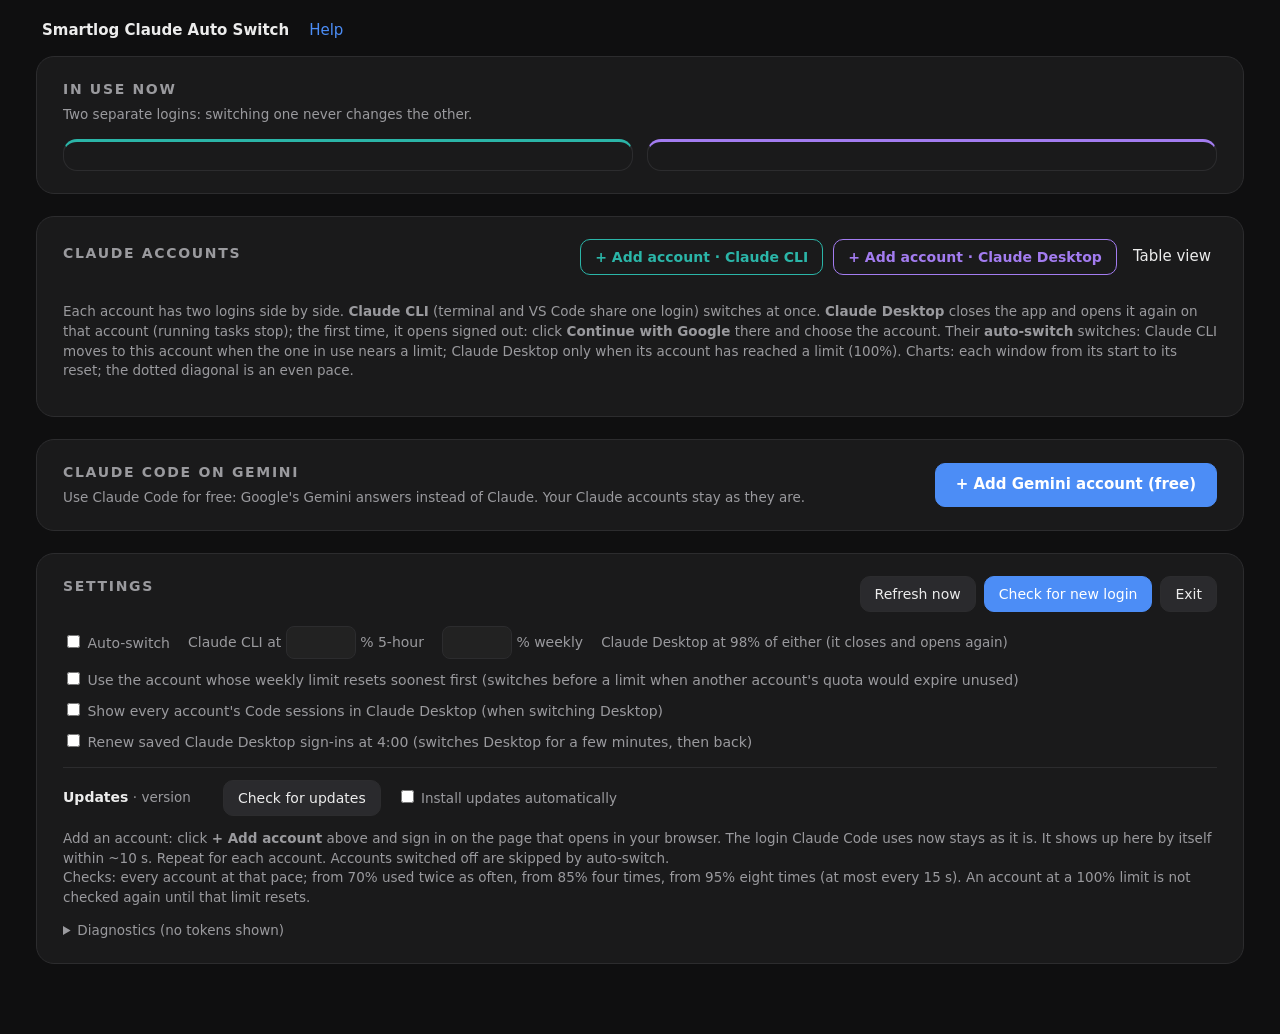
==== commit 5f957d3f: "Rename to Smartlog Claude Auto Switch (SCAS) 1.6.0, smartlog logo as icon - Shown name "Smartlog Cla" ====
--- a/src/web/index.html
+++ b/src/web/index.html
@@ -3,13 +3,14 @@
 <head>
 <meta charset="utf-8">
 <meta name="viewport" content="width=device-width, initial-scale=1">
-<title>Claude Usage</title>
+<title>Smartlog Claude Auto Switch</title>
 <link rel="stylesheet" href="style.css">
+<link rel="icon" type="image/png" href="img/app-icon.png">
 </head>
 <body>
 <main>
   <header class="topbar">
-    <b>Claude Usage</b><span class="note" id="version"></span>
+    <b>Smartlog Claude Auto Switch</b><span class="note" id="version"></span>
     <a href="help.html" target="_blank" rel="noopener">Help</a>
     <button class="btn upd-pill" id="updPill" hidden></button>
   </header>
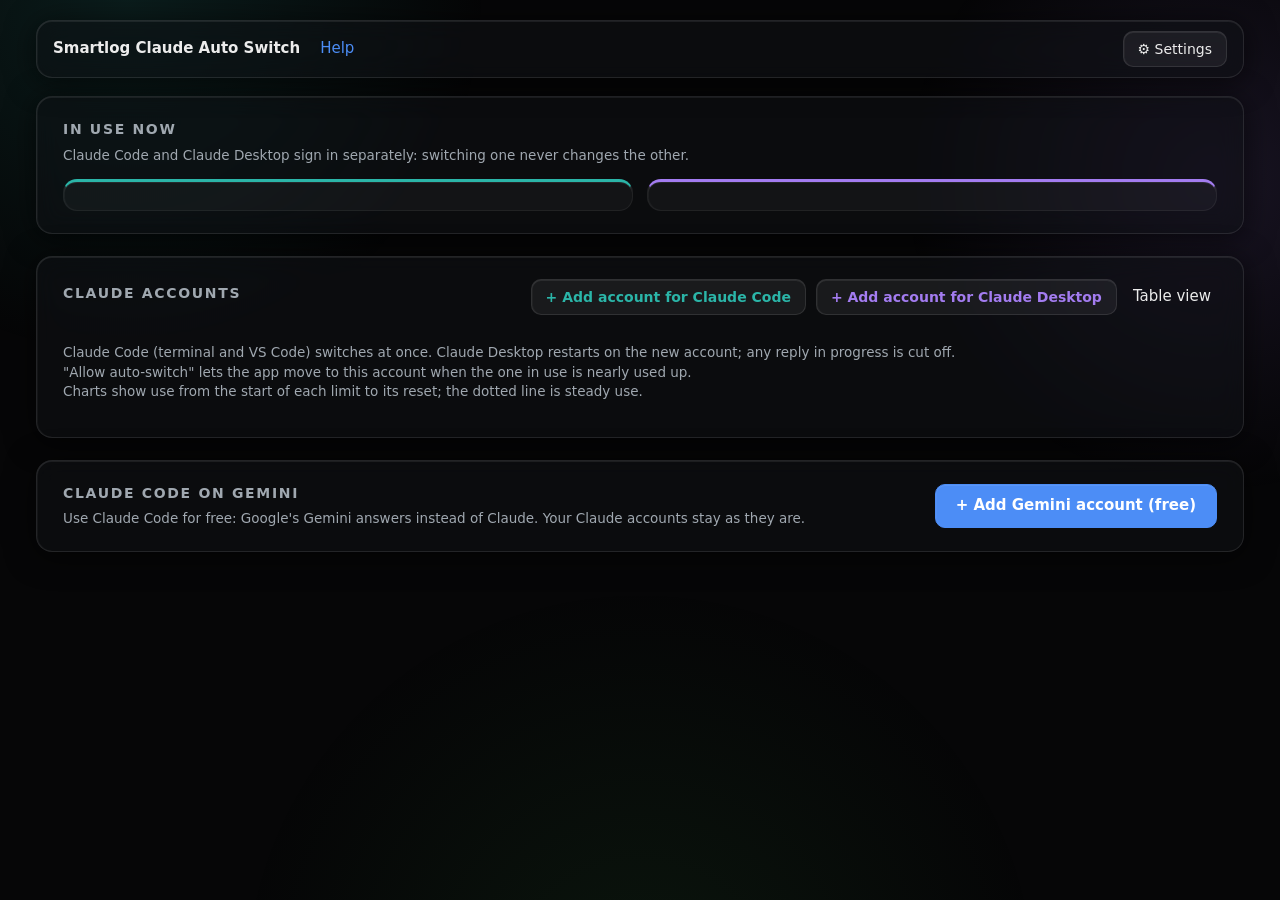
==== commit 4c04a2a4: "1.6.1: gadget charts, name colours, clearer wording - Gadget: click an account row to open its 5-hou" ====
--- a/src/web/index.html
+++ b/src/web/index.html
@@ -5,6 +5,7 @@
 <meta name="viewport" content="width=device-width, initial-scale=1">
 <title>Smartlog Claude Auto Switch</title>
 <link rel="stylesheet" href="style.css">
+<link rel="stylesheet" href="glass.css">
 <link rel="icon" type="image/png" href="img/app-icon.png">
 </head>
 <body>
@@ -12,12 +13,13 @@
   <header class="topbar">
     <b>Smartlog Claude Auto Switch</b><span class="note" id="version"></span>
     <a href="help.html" target="_blank" rel="noopener">Help</a>
+    <button class="btn gear" id="settingsBtn" aria-controls="settingsCard" aria-expanded="false">⚙ Settings</button>
     <button class="btn upd-pill" id="updPill" hidden></button>
   </header>
 
   <section class="card">
     <h2>In use now</h2>
-    <div class="sub note">Two separate logins: switching one never changes the other.</div>
+    <div class="sub note">Claude Code and Claude Desktop sign in separately: switching one never changes the other.</div>
     <div class="sides" id="sides">
       <div class="side code" id="sideCode"></div>
       <div class="side desk" id="sideDesk"></div>
@@ -31,14 +33,14 @@
         <div class="sub note" id="summary"></div>
       </div>
       <div class="filters">
-        <button class="btn add code" id="cliAdd">+ Add account · Claude CLI</button>
-        <button class="btn add desk" id="deskAdd">+ Add account · Claude Desktop</button>
+        <button class="btn add code" id="cliAdd">+ Add account for Claude Code</button>
+        <button class="btn add desk" id="deskAdd">+ Add account for Claude Desktop</button>
         <button class="link" id="viewToggle">Table view</button>
       </div>
     </div>
     <div class="sub" id="desktopSub" style="display:none"></div>
     <div id="cards"></div>
-    <p class="note">Each account has two logins side by side. <b>Claude CLI</b> (terminal and VS Code share one login) switches at once. <b>Claude Desktop</b> closes the app and opens it again on that account (running tasks stop); the first time, it opens signed out: click <b>Continue with Google</b> there and choose the account. Their <b>auto-switch</b> switches: Claude CLI moves to this account when the one in use nears a limit; Claude Desktop only when its account has reached a limit (100%). Charts: each window from its start to its reset; the dotted diagonal is an even pace.</p>
+    <p class="note">Claude Code (terminal and VS Code) switches at once. Claude Desktop restarts on the new account; any reply in progress is cut off.<br>"Allow auto-switch" lets the app move to this account when the one in use is nearly used up.<br>Charts show use from the start of each limit to its reset; the dotted line is steady use.</p>
   </section>
 
   <section class="card gem" id="gemCard">
@@ -55,7 +57,7 @@
   <dialog id="gemDlg" class="gem-dlg" aria-labelledby="gemTitle">
     <h3 id="gemTitle" tabindex="-1">Add a free Gemini account</h3>
     <p class="note">Google's page opened in a new tab. Not there? <a id="gemOpen" href="https://aistudio.google.com/app/apikey" target="_blank" rel="noopener">Open Google's page again</a></p>
-    <p class="gem-privacy" role="note">With a free key, Google may read what you send through <code>cgemini</code>, your code too, and use it to improve its models. Do not use it for code that must stay private.</p>
+    <p class="gem-privacy" role="note">With a free key, Google may read what you send to Gemini, your code too, and use it to improve its models. Do not use it for code that must stay private.</p>
     <ol class="steps">
       <li>Sign in with your Google account on the page that opened (and accept Google's terms if asked).
         <img class="shot" src="img/gem-1-signin.png" alt="Google's sign-in page: type your Gmail address, then press Next" width="680" height="390" loading="lazy">
@@ -88,29 +90,27 @@
     </div>
   </dialog>
 
-  <section class="card">
+  <section class="card" id="settingsCard" hidden>
     <div class="head">
       <h2>Settings</h2>
       <div style="display:flex;gap:8px">
-        <button class="btn" id="refresh">Refresh now</button>
-        <button class="btn primary" id="import">Check for new login</button>
-        <button class="btn" id="exit" title="Stop the dashboard and take its icon out of the tray">Exit</button>
+        <button class="btn" id="exit" title="Close the app and take its icon out of the tray">Exit</button>
       </div>
     </div>
     <div class="settings" style="margin-top:14px">
       <label><input type="checkbox" id="autoSwitch"> Auto-switch</label>
-      <label>Claude CLI at <input type="number" id="threshold" min="50" max="100"> % 5-hour</label>
-      <label><input type="number" id="weekThreshold" min="50" max="100"> % weekly</label>
-      <span class="note">Claude Desktop at 98% of either (it closes and opens again)</span>
+      <label>Switch Claude Code when 5-hour use reaches <input type="number" id="threshold" min="50" max="100">%</label>
+      <label>or weekly use reaches <input type="number" id="weekThreshold" min="50" max="100">%</label>
+      <span class="note">Claude Desktop switches at 98% of either (it restarts)</span>
     </div>
     <div class="settings" style="margin-top:10px">
-      <label><input type="checkbox" id="useSoonestReset"> Use the account whose weekly limit resets soonest first (switches before a limit when another account's quota would expire unused)</label>
+      <label><input type="checkbox" id="useSoonestReset"> Use up first the account whose weekly limit resets soonest, so no weekly allowance goes to waste (may switch before a limit)</label>
     </div>
     <div class="settings" style="margin-top:10px">
-      <label><input type="checkbox" id="shareDesktopSessions"> Show every account's Code sessions in Claude Desktop (when switching Desktop)</label>
+      <label><input type="checkbox" id="shareDesktopSessions"> Keep the same Claude Code chat list in Claude Desktop on every account</label>
     </div>
     <div class="settings" style="margin-top:10px">
-      <label><input type="checkbox" id="renewDesktop"> Renew saved Claude Desktop sign-ins at 4:00 (switches Desktop for a few minutes, then back)</label>
+      <label><input type="checkbox" id="renewDesktop"> Keep saved Claude Desktop sign-ins from expiring (at 4:00 a.m. it switches Desktop briefly, then back)</label>
     </div>
     <div class="upd" id="updRow">
       <span><b>Updates</b> <span class="note">· version <span id="updVer"></span></span></span>
@@ -118,13 +118,20 @@
       <span class="upd-btns"><button class="btn" id="updCheck">Check for updates</button><button class="btn primary" id="updInstall" hidden></button></span>
       <label class="note"><input type="checkbox" id="autoUpdate"> Install updates automatically</label>
     </div>
+    <details class="adv" id="advanced">
+    <summary>Advanced</summary>
+    <div class="adv-btns">
+      <button class="btn" id="refresh">Check all now</button>
+      <button class="btn" id="import">Look for a newly signed-in account</button>
+    </div>
     <div class="upd" id="logRow" hidden>
       <span><b>Usage log</b> <span class="note" id="logStatus"></span></span>
       <a class="btn" id="logExport" download hidden>Export</a>
     </div>
-    <p class="note">Add an account: click <b>+ Add account</b> above and sign in on the page that opens in your browser. The login Claude Code uses now stays as it is. It shows up here by itself within ~10 s. Repeat for each account. Accounts switched off are skipped by auto-switch.<br>Checks: every account at that pace; from 70% used twice as often, from 85% four times, from 95% eight times (at most every 15 s). An account at a 100% limit is not checked again until that limit resets.</p>
+    <p class="note">Add an account: click <b>+ Add account</b> above and sign in on the page that opens in your browser. The account Claude Code uses now stays as it is. It shows up here by itself within ~10 s. Repeat for each account. Accounts with "allow auto-switch" off are skipped.<br>Usage is checked every 10 minutes; an account in use is checked more often as it nears a limit, every minute from 90% of its 5-hour limit (or near its weekly limit). A used-up account is checked again after it resets.</p>
     <ul class="events" id="events"></ul>
-    <details style="margin-top:12px"><summary class="note" style="cursor:pointer">Diagnostics (no tokens shown)</summary><pre id="diag" class="note" style="white-space:pre-wrap;font-size:12.5px"></pre></details>
+    <details style="margin-top:12px"><summary class="note" style="cursor:pointer">Technical details for support (no passwords shown)</summary><pre id="diag" class="note" style="white-space:pre-wrap;font-size:12.5px"></pre></details>
+    </details>
   </section>
 </main>
 
@@ -132,6 +139,7 @@
 <script src="js/rows.js"></script>
 <script src="js/sides.js"></script>
 <script src="js/chart.js"></script>
+<script src="js/tidy.js"></script>
 <script src="js/card.js"></script>
 <script src="js/settings.js"></script>
 <script src="js/update.js"></script>
--- a/src/web/style.css
+++ b/src/web/style.css
@@ -1,190 +1,191 @@
-/* The dashboard page's look (served at /style.css).
-   Parts: colour tokens (:root); page and cards (* body main .card .head h2 .sub);
-   buttons (button.link .btn); svg text; table (table th td tr.active); account cell
-   (.acct .email .meta .dot .pill); usage bars (.bar .track .fill .pct .left); .err;
-   toggle (.switch); .on .wait; settings (.settings .events .note code);
-   .tableview .scroll; series colours (:root --s-five --s-week); .filters; chart tooltip (.tip);
-   the two logins (:root --code --desk, .sides .side .side-head .side-bars .side-switch .tag);
-   account cards (.add .acard .who .x .logins .login .auto .panes .pane);
-   top bar and updates (.topbar .upd-pill .upd [hidden]); Claude Code on Gemini card and
-   dialog (.gem-add .gem-ready .gem-warn .gem-adv .gem-ok .gem-dlg .steps .gem-key .dlg-btns .gem-watch
-   .gem-pulse .gem-spin .copy-ic .gem-paste .note.small .shot .gem-privacy); help page (.help);
-   narrow screens (@media). */
-  :root {
-    --bg: #0f0f10; --card: #1a1a1b; --row-active: #1d2229; --line: #2c2c2e; --grid: #2a2a2c;
-    --text: #ececec; --muted: #9a9a9e; --dim: #6c6c70;
-    --blue: #4c8df6; --green: #3fb34f; --amber: #f2b632; --red: #e5484d; --track: #24302a;
-  }
-  * { box-sizing: border-box; }
-  body { margin: 0; background: var(--bg); color: var(--text); font: 15px/1.45 "Segoe UI", system-ui, -apple-system, sans-serif; }
-  main { max-width: 1240px; margin: 0 auto; padding: 20px 16px 48px; }
-  .card { background: var(--card); border: 1px solid var(--line); border-radius: 18px; padding: 22px 26px; margin-bottom: 22px; }
-  .head { display: flex; justify-content: space-between; align-items: flex-start; gap: 16px; flex-wrap: wrap; }
-  h2 { margin: 0; font-size: 14px; letter-spacing: .12em; font-weight: 600; color: var(--muted); text-transform: uppercase; }
-  .sub { color: var(--text); margin-top: 6px; }
-  button.link { background: none; border: 0; color: var(--text); cursor: pointer; font: inherit; padding: 4px 6px; }
-  button.link:hover { text-decoration: underline; }
-  .btn { background: #2a2a2d; border: 1px solid var(--line); color: var(--text); border-radius: 10px; padding: 7px 14px; cursor: pointer; font: inherit; font-size: 14px; }
-  .btn:hover { background: #333337; }
-  .btn.primary { background: var(--blue); border-color: var(--blue); color: #fff; }
-  svg text { fill: var(--muted); font-size: 12px; }
-  table { width: 100%; border-collapse: collapse; }
-  th { text-align: left; font-size: 13px; letter-spacing: .1em; color: var(--muted); font-weight: 600; padding: 14px 12px; border-bottom: 1px solid var(--line); }
-  td { padding: 16px 12px; border-bottom: 1px solid var(--line); vertical-align: middle; }
-  tr.active td { background: var(--row-active); }
-  .acct { display: flex; gap: 14px; align-items: center; }
-  .email { font-weight: 600; word-break: break-all; }
-  .meta { color: var(--muted); font-size: 13.5px; }
-  .dot { display: inline-block; width: 8px; height: 8px; border-radius: 50%; background: var(--green); margin-right: 6px; vertical-align: middle; }
-  .pill { display: inline-flex; gap: 8px; align-items: center; border: 1px solid var(--line); border-radius: 999px; padding: 6px 14px; font-weight: 600; white-space: nowrap; }
-  .bar { display: flex; align-items: center; gap: 12px; }
-  .track { flex: 1; min-width: 90px; height: 10px; border-radius: 6px; background: var(--track); overflow: hidden; }
-  .fill { height: 100%; border-radius: 6px; }
-  .pct { width: 44px; text-align: right; font-variant-numeric: tabular-nums; }
-  .left { font-size: 13.5px; margin-top: 4px; color: var(--muted); }
-  .left b { color: var(--text); }
-  .err { color: var(--red); font-size: 13px; }
-  .switch { position: relative; width: 46px; height: 26px; flex: none; }
-  .switch input { opacity: 0; width: 0; height: 0; }
-  .switch span { position: absolute; inset: 0; background: #444; border-radius: 26px; cursor: pointer; transition: .2s; }
-  .switch span::before { content: ""; position: absolute; width: 20px; height: 20px; left: 3px; top: 3px; background: #fff; border-radius: 50%; transition: .2s; }
-  .switch input:checked + span { background: var(--blue); }
-  .switch input:checked + span::before { transform: translateX(20px); }
-  .on { color: var(--green); font-size: 13.5px; font-weight: 600; padding: 5px 0; }
-  .wait { background: #2b2614; border: 1px solid #5c4d1a; border-radius: 10px; padding: 10px 14px; margin-top: 12px; }
-  .settings { display: flex; gap: 18px; flex-wrap: wrap; align-items: center; color: var(--muted); font-size: 14px; }
-  .settings input[type=number] { width: 70px; background: #222; color: var(--text); border: 1px solid var(--line); border-radius: 8px; padding: 5px 8px; font: inherit; }
-  .events { color: var(--muted); font-size: 13.5px; margin: 10px 0 0; padding-left: 18px; }
-  .note { color: var(--muted); font-size: 13.5px; }
-  code { background: #262628; padding: 1px 6px; border-radius: 6px; }
-  .tableview td, .tableview th { padding: 6px 10px; font-size: 14px; }
-  .scroll { overflow-x: auto; }
-  :root { --s-five: #3987e5; --s-week: #d95926; }
-  .filters { display: flex; gap: 10px; align-items: center; flex-wrap: wrap; }
-  .tip { position: absolute; pointer-events: none; background: #0d0d0e; border: 1px solid var(--line); border-radius: 8px; padding: 6px 9px; font-size: 12.5px; white-space: nowrap; display: none; z-index: 2; }
-  .tip i { display: inline-block; width: 10px; height: 3px; border-radius: 2px; vertical-align: middle; margin-right: 5px; }
-  /* The two separate logins: Claude CLI (terminal + VS Code) and Claude Desktop. */
-  :root { --code: #2bb5a8; --desk: #a37cf0; }
-  .sides { display: grid; grid-template-columns: 1fr 1fr; gap: 14px; margin-top: 14px; }
-  /* min-width 0: the switch menu's long options would push the panel off a phone screen. */
-  .side { min-width: 0; border: 1px solid var(--line); border-radius: 14px; padding: 14px 16px; border-top: 3px solid var(--c); }
-  .side.code { --c: var(--code); } .side.desk { --c: var(--desk); }
-  .side-head { display: flex; gap: 10px; align-items: baseline; flex-wrap: wrap; }
-  .side-bars { display: grid; grid-template-columns: 1fr 1fr; gap: 14px; margin-top: 10px; }
-  .side-switch { display: flex; gap: 8px; margin-top: 10px; align-items: center; }
-  .ctl { margin-top: 8px; min-width: 0; } .ctls { display: grid; grid-template-columns: minmax(0, 1fr) minmax(0, 1fr); gap: 14px; }
-  /* Both apps on one account: one panel across both columns, its top line in both colours. */
-  .sides.both #sideDesk { display: none; }
-  .sides.both #sideCode { grid-column: 1 / -1; border-top: 1px solid var(--line); padding-top: 16px; background: linear-gradient(90deg, var(--code) 50%, var(--desk) 50%) top / 100% 3px no-repeat; }
-  .side-switch select { flex: 1; min-width: 0; background: #222; color: var(--text); border: 1px solid var(--line); border-radius: 8px; padding: 6px 8px; font: inherit; font-size: 14px; }
-  .tag { display: inline-block; border: 1px solid var(--c); color: var(--c); border-radius: 999px; padding: 1px 10px; font-size: 13px; font-weight: 600; white-space: nowrap; }
-  .tag.code { --c: var(--code); } .tag.desk { --c: var(--desk); }
-  .tag.sm { font-size: 11.5px; padding: 0 8px; margin-right: 4px; }
-  .scoped { display: inline-block; margin-top: 6px; padding: 2px 8px; border: 1px solid var(--c); border-radius: 999px; font-size: 12.5px; color: var(--muted); }
-  .scoped b { color: var(--c); font-weight: 600; }
-  /* Account cards (card.js): the account, its two logins as equal peers, its two windows. */
-  .add { background: transparent; border: 1.5px solid var(--c); color: var(--c); font-weight: 600; }
-  .add.code { --c: var(--code); } .add.desk { --c: var(--desk); }
-  .add:hover:not(:disabled) { background: var(--c); color: #111; }
-  .add:disabled { opacity: .45; cursor: default; }
-  #cards { display: grid; grid-template-columns: repeat(auto-fill, minmax(min(100%, 500px), 1fr)); gap: 12px; margin-top: 14px; }
-  .acard { border: 1px solid var(--line); border-radius: 14px; padding: 12px 14px; min-width: 0; }
-  .acard .meta { font-size: 12.5px; }
-  .acard.inuse { border-color: #3a4a5e; background: var(--row-active); }
-  .acard.muted { opacity: .75; }
-  .who { display: flex; justify-content: space-between; align-items: flex-start; gap: 2px 12px; flex-wrap: wrap; }
-  .who-l { min-width: 0; } .who-r { text-align: right; margin-left: auto; }
-  .who .x { margin-left: 8px; padding: 0 8px; font-size: 12px; vertical-align: 1px; }
-  .logins { display: grid; grid-template-columns: 1fr 1fr; gap: 8px; margin-top: 8px; }
-  .login { --c: var(--code); border: 1px solid var(--line); border-top: 3px solid var(--c); border-radius: 10px; padding: 6px 10px; min-width: 0; }
-  .login.desk { --c: var(--desk); }
-  .login.here { background: color-mix(in srgb, var(--c) 9%, transparent); }
-  .login-top { display: flex; align-items: center; gap: 8px; min-height: 26px; }
-  .login .name { color: var(--c); font-weight: 600; font-size: 13.5px; flex: 1; }
-  .login .on { color: var(--c); padding: 0; }
-  .login .btn { padding: 2px 10px; font-size: 12.5px; border-color: var(--c); color: var(--c); background: transparent; }
-  .login .btn:disabled { opacity: .5; cursor: default; }
-  .auto { display: flex; align-items: center; gap: 8px; margin-top: 4px; min-height: 20px; font-size: 12.5px; color: var(--muted); cursor: pointer; }
-  .auto .switch { display: inline-block; width: 36px; height: 20px; }
-  .until { font-size: 12px; margin-top: 2px; } .until.soon { color: var(--amber); }
-  .auto .switch span::before { width: 14px; height: 14px; }
-  .auto .switch input:checked + span::before { transform: translateX(16px); }
-  .panes { display: grid; grid-template-columns: minmax(0, 1fr) minmax(0, 1fr); gap: 14px; margin-top: 10px; }
-  .pane { position: relative; min-width: 0; }
-  .pane-t { display: flex; flex-wrap: wrap; justify-content: space-between; align-items: baseline; gap: 2px 8px; font-size: 11.5px; color: var(--muted); letter-spacing: .08em; text-transform: uppercase; font-weight: 600; }
-  .pane-t .scoped { margin: 0 0 0 8px; padding: 0 7px; font-size: 11.5px; text-transform: none; letter-spacing: 0; font-weight: 400; }
-  .pane-l { margin-left: auto; text-transform: none; letter-spacing: 0; font-weight: 400; font-size: 12.5px; white-space: nowrap; overflow: hidden; text-overflow: ellipsis; }
-  .pane svg { display: block; width: 100%; margin: 2px 0 4px; }
-  .pane svg text { font-size: 10px; }
-  /* Top bar (name, version, Help, "Update to X") and the Settings card's "Updates" row. */
-  [hidden] { display: none !important; }
-  .topbar { display: flex; align-items: center; gap: 4px 10px; flex-wrap: wrap; margin: 0 6px 14px; }
-  .topbar a, .help a { color: var(--blue); text-decoration: none; }
-  .topbar a:hover, .help a:hover { text-decoration: underline; }
-  .upd-pill { margin-left: auto; border-radius: 999px; padding: 3px 12px; font-size: 13px; font-weight: 600; background: transparent; border: 1.5px solid var(--green); color: var(--green); }
-  .upd-pill:hover { background: var(--green); color: #111; }
-  .upd { display: flex; flex-wrap: wrap; align-items: center; gap: 8px 16px; margin-top: 14px; padding-top: 12px; border-top: 1px solid var(--line); font-size: 14px; }
-  .upd a { color: var(--blue); }
-  .upd a.btn { color: var(--text); text-decoration: none; }
-  .upd-btns { display: flex; gap: 8px; flex-wrap: wrap; }
-  .upd .btn:disabled { opacity: .5; cursor: default; }
-  /* Claude Code on Gemini: the card (gemini.js) and its three-step dialog. */
-  .gem-add { padding: 10px 20px; font-size: 15px; font-weight: 600; align-self: center; }
-  .gem-add:hover { filter: brightness(1.1); }
-  .gem-ready { margin-top: 14px; }
-  .gem-ready p { margin: 8px 0; }
-  .gem-ready .gem-warn { color: var(--amber); }   /* a model not known to be free */
-  .gem-ready select { background: #222; color: var(--text); border: 1px solid var(--line); border-radius: 8px; padding: 5px 8px; font: inherit; font-size: 14px; max-width: 100%; }
-  .gem-model { display: flex; flex-wrap: wrap; align-items: center; gap: 6px 8px; color: var(--muted); font-size: 14px; min-width: 0; }
-  .gem-adv { margin: 10px 0 12px; color: var(--muted); font-size: 14px; }
-  .gem-adv summary { cursor: pointer; }
-  .gem-adv[open] summary { margin-bottom: 8px; }
-  .gem-adv .note { display: block; margin-top: 6px; }
-  .gem-adv p { display: flex; flex-wrap: wrap; align-items: center; gap: 8px; }
-  .gem-ok { background: #16261a; border: 1px solid #2c5a35; border-radius: 10px; padding: 10px 14px; margin: 14px 0 0; }
-  .gem-dlg { width: min(640px, calc(100vw - 32px)); max-height: calc(100vh - 32px); overflow-y: auto; background: var(--card); color: var(--text); border: 1px solid var(--line); border-radius: 18px; padding: 20px 22px; }
-  .gem-dlg::backdrop { background: rgba(0, 0, 0, .6); }
-  .gem-dlg h3 { margin: 0 0 6px; font-size: 18px; }
-  .gem-dlg a { color: var(--blue); }
-  .gem-dlg label { display: block; font-weight: 600; margin-top: 4px; }
-  .steps { margin: 12px 0 14px; padding-left: 22px; }
-  .steps li { margin: 6px 0; }
-  .gem-key { display: flex; gap: 8px; margin-top: 6px; }
-  .gem-key input { flex: 1; min-width: 0; background: #222; color: var(--text); border: 1px solid var(--line); border-radius: 8px; padding: 8px 10px; font: inherit; font-family: Consolas, ui-monospace, monospace; }
-  .gem-key input:focus, .gem-ready select:focus { outline: 2px solid var(--blue); outline-offset: 1px; }
-  .gem-dlg .err:empty, .gem-dlg #gemBusy:empty { display: none; }
-  .dlg-btns { display: flex; justify-content: flex-end; gap: 8px; margin-top: 14px; }
-  .dlg-btns .btn:disabled { opacity: .6; cursor: default; }
-  .gem-key .btn:disabled { opacity: .6; cursor: default; }
-  /* The live line under the steps (gemini_dialog.js) and the "Or paste it here" part. */
-  .gem-watch { min-height: 22px; margin: 0 0 12px; font-weight: 600; }
-  .gem-watch:empty { display: none; }
-  .gem-pulse, .gem-spin { display: inline-block; vertical-align: -1px; margin-right: 10px; }
-  .gem-pulse { width: 10px; height: 10px; border-radius: 50%; background: var(--blue); animation: gem-pulse 1.4s ease-in-out infinite; }
-  .gem-spin { width: 14px; height: 14px; border-radius: 50%; border: 2px solid var(--line); border-top-color: var(--blue); vertical-align: -2px; animation: gem-spin .8s linear infinite; }
-  @keyframes gem-pulse { 0%, 100% { opacity: .25; transform: scale(.8); } 50% { opacity: 1; transform: scale(1.15); } }
-  @keyframes gem-spin { to { transform: rotate(360deg); } }
-  @media (prefers-reduced-motion: reduce) { .gem-pulse, .gem-spin { animation: none; } }
-  .copy-ic { display: inline-block; position: relative; width: 16px; height: 16px; vertical-align: -3px; }
-  .copy-ic::before, .copy-ic::after { content: ""; position: absolute; width: 9px; height: 9px; border: 1.5px solid currentColor; border-radius: 2px; }
-  .copy-ic::before { left: 1px; top: 4px; }
-  .copy-ic::after { left: 5px; top: 0; background: var(--card); }
-  .gem-paste { border-top: 1px solid var(--line); padding-top: 10px; }
-  .gem-paste summary { cursor: pointer; color: var(--muted); }
-  .note.small { font-size: 12.5px; }
-  .gem-privacy { background: #2a2312; border: 1px solid #5c4a1c; border-radius: 10px; padding: 8px 12px; margin: 10px 0 4px; font-size: 13.5px; }
-  /* Step pictures (real screenshots), in the dialog and in help. */
-  .shot { display: block; max-width: 100%; height: auto; margin: 8px 0 4px; border: 1px solid var(--line); border-radius: 8px; }
-  /* help.html: one <details> per question. */
-  .help { max-width: 760px; }
-  .help h1 { margin: 6px 0 4px; font-size: 22px; }
-  .help details { border-top: 1px solid var(--line); padding: 12px 0; }
-  .help summary { cursor: pointer; font-weight: 600; }
-  .help details p { margin: 8px 0 0; }
-  @media (max-width: 760px) {
-    .sides, .side-bars, .panes, .ctls { grid-template-columns: 1fr; }
-    .card { padding: 16px; }
-    thead { display: none; }
-    tr { display: block; border-bottom: 1px solid var(--line); }
-    td { display: block; border: 0; padding: 8px 4px; }
-  }
+/* The dashboard page's look (served at /style.css).
+   Parts: colour tokens (:root); page and cards (* body main .card .head h2 .sub);
+   buttons (button.link .btn); svg text; table (table th td tr.active); account cell
+   (.acct .email .meta .dot .pill); usage bars (.bar .track .fill .pct .left); .err;
+   toggle (.switch); .on .wait; settings (.settings .events .note code);
+   .tableview .scroll; series colours (:root --s-five --s-week); .filters; chart tooltip (.tip);
+   the two logins (:root --code --desk, .sides .side .side-head .side-bars .side-switch .tag);
+   account cards (.add .acard .who .x .logins .login .auto .panes .pane);
+   top bar and updates (.topbar .upd-pill .upd [hidden]); Claude Code on Gemini card and
+   dialog (.gem-add .gem-ready .gem-warn .gem-adv .gem-ok .gem-dlg .steps .gem-key .dlg-btns .gem-watch
+   .gem-pulse .gem-spin .copy-ic .gem-paste .note.small .shot .gem-privacy); help page (.help);
+   narrow screens (@media). */
+  :root {
+    --bg: #0f0f10; --card: #1a1a1b; --row-active: #1d2229; --line: #2c2c2e; --grid: #2a2a2c;
+    --text: #ececec; --muted: #9a9a9e; --dim: #6c6c70;
+    --blue: #4c8df6; --green: #3fb34f; --amber: #f2b632; --red: #e5484d; --track: #24302a;
+  }
+  * { box-sizing: border-box; }
+  body { margin: 0; background: var(--bg); color: var(--text); font: 15px/1.45 "Segoe UI", system-ui, -apple-system, sans-serif; }
+  main { max-width: 1240px; margin: 0 auto; padding: 20px 16px 48px; }
+  .card { background: var(--card); border: 1px solid var(--line); border-radius: 18px; padding: 22px 26px; margin-bottom: 22px; }
+  .head { display: flex; justify-content: space-between; align-items: flex-start; gap: 16px; flex-wrap: wrap; }
+  h2 { margin: 0; font-size: 14px; letter-spacing: .12em; font-weight: 600; color: var(--muted); text-transform: uppercase; }
+  .sub { color: var(--text); margin-top: 6px; }
+  button.link { background: none; border: 0; color: var(--text); cursor: pointer; font: inherit; padding: 4px 6px; }
+  button.link:hover { text-decoration: underline; }
+  .btn { background: #2a2a2d; border: 1px solid var(--line); color: var(--text); border-radius: 10px; padding: 7px 14px; cursor: pointer; font: inherit; font-size: 14px; }
+  .btn:hover { background: #333337; }
+  .btn.primary { background: var(--blue); border-color: var(--blue); color: #fff; }
+  svg text { fill: var(--muted); font-size: 12px; }
+  table { width: 100%; border-collapse: collapse; }
+  th { text-align: left; font-size: 13px; letter-spacing: .1em; color: var(--muted); font-weight: 600; padding: 14px 12px; border-bottom: 1px solid var(--line); }
+  td { padding: 16px 12px; border-bottom: 1px solid var(--line); vertical-align: middle; }
+  tr.active td { background: var(--row-active); }
+  .acct { display: flex; gap: 14px; align-items: center; }
+  .email { font-weight: 600; word-break: break-all; }
+  .email.full { color: var(--red); } .email.low { color: var(--amber); }
+  .meta { color: var(--muted); font-size: 13.5px; }
+  .dot { display: inline-block; width: 8px; height: 8px; border-radius: 50%; background: var(--green); margin-right: 6px; vertical-align: middle; }
+  .pill { display: inline-flex; gap: 8px; align-items: center; border: 1px solid var(--line); border-radius: 999px; padding: 6px 14px; font-weight: 600; white-space: nowrap; }
+  .bar { display: flex; align-items: center; gap: 12px; }
+  .track { flex: 1; min-width: 90px; height: 10px; border-radius: 6px; background: var(--track); overflow: hidden; }
+  .fill { height: 100%; border-radius: 6px; }
+  .pct { width: 44px; text-align: right; font-variant-numeric: tabular-nums; }
+  .left { font-size: 13.5px; margin-top: 4px; color: var(--muted); }
+  .left b { color: var(--text); }
+  .err { color: var(--red); font-size: 13px; }
+  .switch { position: relative; width: 46px; height: 26px; flex: none; }
+  .switch input { opacity: 0; width: 0; height: 0; }
+  .switch span { position: absolute; inset: 0; background: #444; border-radius: 26px; cursor: pointer; transition: .2s; }
+  .switch span::before { content: ""; position: absolute; width: 20px; height: 20px; left: 3px; top: 3px; background: #fff; border-radius: 50%; transition: .2s; }
+  .switch input:checked + span { background: var(--blue); }
+  .switch input:checked + span::before { transform: translateX(20px); }
+  .on { color: var(--green); font-size: 13.5px; font-weight: 600; padding: 5px 0; }
+  .wait { background: #2b2614; border: 1px solid #5c4d1a; border-radius: 10px; padding: 10px 14px; margin-top: 12px; }
+  .settings { display: flex; gap: 18px; flex-wrap: wrap; align-items: center; color: var(--muted); font-size: 14px; }
+  .settings input[type=number] { width: 70px; background: #222; color: var(--text); border: 1px solid var(--line); border-radius: 8px; padding: 5px 8px; font: inherit; }
+  .events { color: var(--muted); font-size: 13.5px; margin: 10px 0 0; padding-left: 18px; }
+  .note { color: var(--muted); font-size: 13.5px; }
+  code { background: #262628; padding: 1px 6px; border-radius: 6px; }
+  .tableview td, .tableview th { padding: 6px 10px; font-size: 14px; }
+  .scroll { overflow-x: auto; }
+  :root { --s-five: #3987e5; --s-week: #d95926; }
+  .filters { display: flex; gap: 10px; align-items: center; flex-wrap: wrap; }
+  .tip { position: absolute; pointer-events: none; background: #0d0d0e; border: 1px solid var(--line); border-radius: 8px; padding: 6px 9px; font-size: 12.5px; white-space: nowrap; display: none; z-index: 2; }
+  .tip i { display: inline-block; width: 10px; height: 3px; border-radius: 2px; vertical-align: middle; margin-right: 5px; }
+  /* The two separate logins: Claude Code (terminal + VS Code) and Claude Desktop. */
+  :root { --code: #2bb5a8; --desk: #a37cf0; }
+  .sides { display: grid; grid-template-columns: 1fr 1fr; gap: 14px; margin-top: 14px; }
+  /* min-width 0: the switch menu's long options would push the panel off a phone screen. */
+  .side { min-width: 0; border: 1px solid var(--line); border-radius: 14px; padding: 14px 16px; border-top: 3px solid var(--c); }
+  .side.code { --c: var(--code); } .side.desk { --c: var(--desk); }
+  .side-head { display: flex; gap: 10px; align-items: baseline; flex-wrap: wrap; }
+  .side-bars { display: grid; grid-template-columns: 1fr 1fr; gap: 14px; margin-top: 10px; }
+  .side-switch { display: flex; gap: 8px; margin-top: 10px; align-items: center; }
+  .ctl { margin-top: 8px; min-width: 0; } .ctls { display: grid; grid-template-columns: minmax(0, 1fr) minmax(0, 1fr); gap: 14px; }
+  /* Both apps on one account: one panel across both columns, its top line in both colours. */
+  .sides.both #sideDesk { display: none; }
+  .sides.both #sideCode { grid-column: 1 / -1; border-top: 1px solid var(--line); padding-top: 16px; background: linear-gradient(90deg, var(--code) 50%, var(--desk) 50%) top / 100% 3px no-repeat; }
+  .side-switch select { flex: 1; min-width: 0; background: #222; color: var(--text); border: 1px solid var(--line); border-radius: 8px; padding: 6px 8px; font: inherit; font-size: 14px; }
+  .tag { display: inline-block; border: 1px solid var(--c); color: var(--c); border-radius: 999px; padding: 1px 10px; font-size: 13px; font-weight: 600; white-space: nowrap; }
+  .tag.code { --c: var(--code); } .tag.desk { --c: var(--desk); }
+  .tag.sm { font-size: 11.5px; padding: 0 8px; margin-right: 4px; }
+  .scoped { display: inline-block; margin-top: 6px; padding: 2px 8px; border: 1px solid var(--c); border-radius: 999px; font-size: 12.5px; color: var(--muted); }
+  .scoped b { color: var(--c); font-weight: 600; }
+  /* Account cards (card.js): the account, its two logins as equal peers, its two windows. */
+  .add { background: transparent; border: 1.5px solid var(--c); color: var(--c); font-weight: 600; }
+  .add.code { --c: var(--code); } .add.desk { --c: var(--desk); }
+  .add:hover:not(:disabled) { background: var(--c); color: #111; }
+  .add:disabled { opacity: .45; cursor: default; }
+  #cards { display: grid; grid-template-columns: repeat(auto-fill, minmax(min(100%, 500px), 1fr)); gap: 12px; margin-top: 14px; }
+  .acard { border: 1px solid var(--line); border-radius: 14px; padding: 12px 14px; min-width: 0; }
+  .acard .meta { font-size: 12.5px; }
+  .acard.inuse { border-color: #3a4a5e; background: var(--row-active); }
+  .acard.muted { opacity: .75; }
+  .who { display: flex; justify-content: space-between; align-items: flex-start; gap: 2px 12px; flex-wrap: wrap; }
+  .who-l { min-width: 0; } .who-r { text-align: right; margin-left: auto; }
+  .who .x { margin-left: 8px; padding: 0 8px; font-size: 12px; vertical-align: 1px; }
+  .logins { display: grid; grid-template-columns: 1fr 1fr; gap: 8px; margin-top: 8px; }
+  .login { --c: var(--code); border: 1px solid var(--line); border-top: 3px solid var(--c); border-radius: 10px; padding: 6px 10px; min-width: 0; }
+  .login.desk { --c: var(--desk); }
+  .login.here { background: color-mix(in srgb, var(--c) 9%, transparent); }
+  .login-top { display: flex; align-items: center; gap: 8px; min-height: 26px; }
+  .login .name { color: var(--c); font-weight: 600; font-size: 13.5px; flex: 1; }
+  .login .on { color: var(--c); padding: 0; }
+  .login .btn { padding: 2px 10px; font-size: 12.5px; border-color: var(--c); color: var(--c); background: transparent; }
+  .login .btn:disabled { opacity: .5; cursor: default; }
+  .auto { display: flex; align-items: center; gap: 8px; margin-top: 4px; min-height: 20px; font-size: 12.5px; color: var(--muted); cursor: pointer; }
+  .auto .switch { display: inline-block; width: 36px; height: 20px; }
+  .until { font-size: 12px; margin-top: 2px; } .until.soon { color: var(--amber); }
+  .auto .switch span::before { width: 14px; height: 14px; }
+  .auto .switch input:checked + span::before { transform: translateX(16px); }
+  .panes { display: grid; grid-template-columns: minmax(0, 1fr) minmax(0, 1fr); gap: 14px; margin-top: 10px; }
+  .pane { position: relative; min-width: 0; }
+  .pane-t { display: flex; flex-wrap: wrap; justify-content: space-between; align-items: baseline; gap: 2px 8px; font-size: 11.5px; color: var(--muted); letter-spacing: .08em; text-transform: uppercase; font-weight: 600; }
+  .pane-t .scoped { margin: 0 0 0 8px; padding: 0 7px; font-size: 11.5px; text-transform: none; letter-spacing: 0; font-weight: 400; }
+  .pane-l { margin-left: auto; text-transform: none; letter-spacing: 0; font-weight: 400; font-size: 12.5px; white-space: nowrap; overflow: hidden; text-overflow: ellipsis; }
+  .pane svg { display: block; width: 100%; margin: 2px 0 4px; }
+  .pane svg text { font-size: 10px; }
+  /* Top bar (name, version, Help, "Update to X") and the Settings card's "Updates" row. */
+  [hidden] { display: none !important; }
+  .topbar { display: flex; align-items: center; gap: 4px 10px; flex-wrap: wrap; margin: 0 6px 14px; }
+  .topbar a, .help a { color: var(--blue); text-decoration: none; }
+  .topbar a:hover, .help a:hover { text-decoration: underline; }
+  .upd-pill { margin-left: auto; border-radius: 999px; padding: 3px 12px; font-size: 13px; font-weight: 600; background: transparent; border: 1.5px solid var(--green); color: var(--green); }
+  .upd-pill:hover { background: var(--green); color: #111; }
+  .upd { display: flex; flex-wrap: wrap; align-items: center; gap: 8px 16px; margin-top: 14px; padding-top: 12px; border-top: 1px solid var(--line); font-size: 14px; }
+  .upd a { color: var(--blue); }
+  .upd a.btn { color: var(--text); text-decoration: none; }
+  .upd-btns { display: flex; gap: 8px; flex-wrap: wrap; }
+  .upd .btn:disabled { opacity: .5; cursor: default; }
+  /* Claude Code on Gemini: the card (gemini.js) and its three-step dialog. */
+  .gem-add { padding: 10px 20px; font-size: 15px; font-weight: 600; align-self: center; }
+  .gem-add:hover { filter: brightness(1.1); }
+  .gem-ready { margin-top: 14px; }
+  .gem-ready p { margin: 8px 0; }
+  .gem-ready .gem-warn { color: var(--amber); }   /* a model not known to be free */
+  .gem-ready select { background: #222; color: var(--text); border: 1px solid var(--line); border-radius: 8px; padding: 5px 8px; font: inherit; font-size: 14px; max-width: 100%; }
+  .gem-model { display: flex; flex-wrap: wrap; align-items: center; gap: 6px 8px; color: var(--muted); font-size: 14px; min-width: 0; }
+  .gem-adv { margin: 10px 0 12px; color: var(--muted); font-size: 14px; }
+  .gem-adv summary { cursor: pointer; }
+  .gem-adv[open] summary { margin-bottom: 8px; }
+  .gem-adv .note { display: block; margin-top: 6px; }
+  .gem-adv p { display: flex; flex-wrap: wrap; align-items: center; gap: 8px; }
+  .gem-ok { background: #16261a; border: 1px solid #2c5a35; border-radius: 10px; padding: 10px 14px; margin: 14px 0 0; }
+  .gem-dlg { width: min(640px, calc(100vw - 32px)); max-height: calc(100vh - 32px); overflow-y: auto; background: var(--card); color: var(--text); border: 1px solid var(--line); border-radius: 18px; padding: 20px 22px; }
+  .gem-dlg::backdrop { background: rgba(0, 0, 0, .6); }
+  .gem-dlg h3 { margin: 0 0 6px; font-size: 18px; }
+  .gem-dlg a { color: var(--blue); }
+  .gem-dlg label { display: block; font-weight: 600; margin-top: 4px; }
+  .steps { margin: 12px 0 14px; padding-left: 22px; }
+  .steps li { margin: 6px 0; }
+  .gem-key { display: flex; gap: 8px; margin-top: 6px; }
+  .gem-key input { flex: 1; min-width: 0; background: #222; color: var(--text); border: 1px solid var(--line); border-radius: 8px; padding: 8px 10px; font: inherit; font-family: Consolas, ui-monospace, monospace; }
+  .gem-key input:focus, .gem-ready select:focus { outline: 2px solid var(--blue); outline-offset: 1px; }
+  .gem-dlg .err:empty, .gem-dlg #gemBusy:empty { display: none; }
+  .dlg-btns { display: flex; justify-content: flex-end; gap: 8px; margin-top: 14px; }
+  .dlg-btns .btn:disabled { opacity: .6; cursor: default; }
+  .gem-key .btn:disabled { opacity: .6; cursor: default; }
+  /* The live line under the steps (gemini_dialog.js) and the "Or paste it here" part. */
+  .gem-watch { min-height: 22px; margin: 0 0 12px; font-weight: 600; }
+  .gem-watch:empty { display: none; }
+  .gem-pulse, .gem-spin { display: inline-block; vertical-align: -1px; margin-right: 10px; }
+  .gem-pulse { width: 10px; height: 10px; border-radius: 50%; background: var(--blue); animation: gem-pulse 1.4s ease-in-out infinite; }
+  .gem-spin { width: 14px; height: 14px; border-radius: 50%; border: 2px solid var(--line); border-top-color: var(--blue); vertical-align: -2px; animation: gem-spin .8s linear infinite; }
+  @keyframes gem-pulse { 0%, 100% { opacity: .25; transform: scale(.8); } 50% { opacity: 1; transform: scale(1.15); } }
+  @keyframes gem-spin { to { transform: rotate(360deg); } }
+  @media (prefers-reduced-motion: reduce) { .gem-pulse, .gem-spin { animation: none; } }
+  .copy-ic { display: inline-block; position: relative; width: 16px; height: 16px; vertical-align: -3px; }
+  .copy-ic::before, .copy-ic::after { content: ""; position: absolute; width: 9px; height: 9px; border: 1.5px solid currentColor; border-radius: 2px; }
+  .copy-ic::before { left: 1px; top: 4px; }
+  .copy-ic::after { left: 5px; top: 0; background: var(--card); }
+  .gem-paste { border-top: 1px solid var(--line); padding-top: 10px; }
+  .gem-paste summary { cursor: pointer; color: var(--muted); }
+  .note.small { font-size: 12.5px; }
+  .gem-privacy { background: #2a2312; border: 1px solid #5c4a1c; border-radius: 10px; padding: 8px 12px; margin: 10px 0 4px; font-size: 13.5px; }
+  /* Step pictures (real screenshots), in the dialog and in help. */
+  .shot { display: block; max-width: 100%; height: auto; margin: 8px 0 4px; border: 1px solid var(--line); border-radius: 8px; }
+  /* help.html: one <details> per question. */
+  .help { max-width: 760px; }
+  .help h1 { margin: 6px 0 4px; font-size: 22px; }
+  .help details { border-top: 1px solid var(--line); padding: 12px 0; }
+  .help summary { cursor: pointer; font-weight: 600; }
+  .help details p { margin: 8px 0 0; }
+  @media (max-width: 760px) {
+    .sides, .side-bars, .panes, .ctls { grid-template-columns: 1fr; }
+    .card { padding: 16px; }
+    thead { display: none; }
+    tr { display: block; border-bottom: 1px solid var(--line); }
+    td { display: block; border: 0; padding: 8px 4px; }
+  }
--- a/src/web/glass.css
+++ b/src/web/glass.css
@@ -0,0 +1,61 @@
+/* The tidy page's parts and the glass look (docs/specs/clean-page.md), on top of style.css.
+   Parts: the problem label (.errbox .err-pill .err-say); the ⚙ button (.gear); Advanced
+   (.adv .adv-btns); glass (filled from docs/SO_SANH_GLASS.md). */
+
+.errbox { margin-top: 6px; }
+.err-pill { display: inline-flex; align-items: center; gap: 6px; font: inherit; font-size: 13px; font-weight: 600;
+  color: #ffb4b6; background: rgba(229, 72, 77, .14); border: 1px solid rgba(229, 72, 77, .35);
+  border-radius: 999px; padding: 3px 12px; cursor: pointer; }
+.err-pill.calm { color: #f6d58a; background: rgba(242, 182, 50, .12); border-color: rgba(242, 182, 50, .32); }
+.err-pill:hover { filter: brightness(1.15); }
+.err-say { margin-top: 8px; max-width: 46ch; line-height: 1.5; }
+.err-say .btn { margin-top: 8px; display: block; width: max-content; }
+
+.topbar .gear { margin-left: auto; }
+.topbar .gear[aria-expanded="true"] { border-color: var(--blue); }
+
+.adv { margin-top: 16px; border-top: 1px solid var(--line); padding-top: 12px; }
+.adv > summary { cursor: pointer; color: var(--muted); font-size: 14px; font-weight: 600; }
+.adv-btns { display: flex; gap: 8px; margin: 12px 0 4px; flex-wrap: wrap; }
+
+/* Glass: recipe and sources in docs/SO_SANH_GLASS.md. One blur per top-level card and the
+   top bar, never inside a card; solid cards where blur is missing or transparency is off. */
+:root {
+  --bg: #060607; --line: rgba(255, 255, 255, .10);
+  --glass-bg: rgba(16, 18, 21, .58); --glass-solid: #101215; --glass-nested: rgba(255, 255, 255, .035);
+  --glass-blur: blur(12px) saturate(140%);
+  --glass-highlight: inset 0 1px 0 rgba(255, 255, 255, .08), inset 1px 0 0 rgba(255, 255, 255, .04);
+  --glass-shadow: 0 4px 30px rgba(0, 0, 0, .6);
+  --muted: #a0a8b0; --red: #ff7a7e;
+}
+body::before { content: ""; position: fixed; inset: 0; z-index: -1; pointer-events: none;
+  background:
+    radial-gradient(40vw 40vw at 10% 0%, rgba(43, 181, 168, .13), transparent 70%),
+    radial-gradient(35vw 35vw at 95% 20%, rgba(163, 124, 240, .12), transparent 70%),
+    radial-gradient(45vw 45vw at 50% 110%, rgba(63, 179, 79, .09), transparent 70%); }
+.card, .topbar { background: var(--glass-solid); border: 1px solid var(--line); border-radius: 16px;
+  box-shadow: var(--glass-shadow), var(--glass-highlight); }
+.topbar { position: sticky; top: 10px; z-index: 5; padding: 10px 16px; margin: 0 0 18px; }
+@supports ((backdrop-filter: blur(1px)) or (-webkit-backdrop-filter: blur(1px))) {
+  .card, .topbar { background: var(--glass-bg); -webkit-backdrop-filter: var(--glass-blur); backdrop-filter: var(--glass-blur); }
+}
+/* Inside a card: a lighter tint, no second blur. */
+.side, .acard, .login { background: var(--glass-nested); border-color: rgba(255, 255, 255, .06); box-shadow: var(--glass-highlight); }
+.side { border-top: 3px solid var(--c); }
+.login { border-top: 3px solid var(--c); }
+.acard.inuse { background: rgba(76, 141, 246, .08); border-color: rgba(76, 141, 246, .30); }
+.btn { background: rgba(255, 255, 255, .06); border: 1px solid var(--line); box-shadow: var(--glass-highlight);
+  transition: background-color .15s ease-out; }
+.btn:hover { background: rgba(255, 255, 255, .10); }
+.btn.primary { background: var(--blue); border-color: var(--blue); }
+.btn:focus-visible { outline: 2px solid var(--code); outline-offset: 2px; }
+.settings input[type=number], .side-switch select { background: rgba(0, 0, 0, .25); border-color: var(--line); }
+.tip { background: rgba(6, 6, 7, .94); }
+@supports not ((backdrop-filter: blur(1px)) or (-webkit-backdrop-filter: blur(1px))) {
+  .card, .topbar { background: var(--glass-solid); }
+}
+@media (prefers-reduced-transparency: reduce) {
+  body::before { display: none; }
+  .card, .topbar { background: var(--glass-solid); -webkit-backdrop-filter: none; backdrop-filter: none; }
+  .side, .acard, .login { background: #181b1f; }
+}
